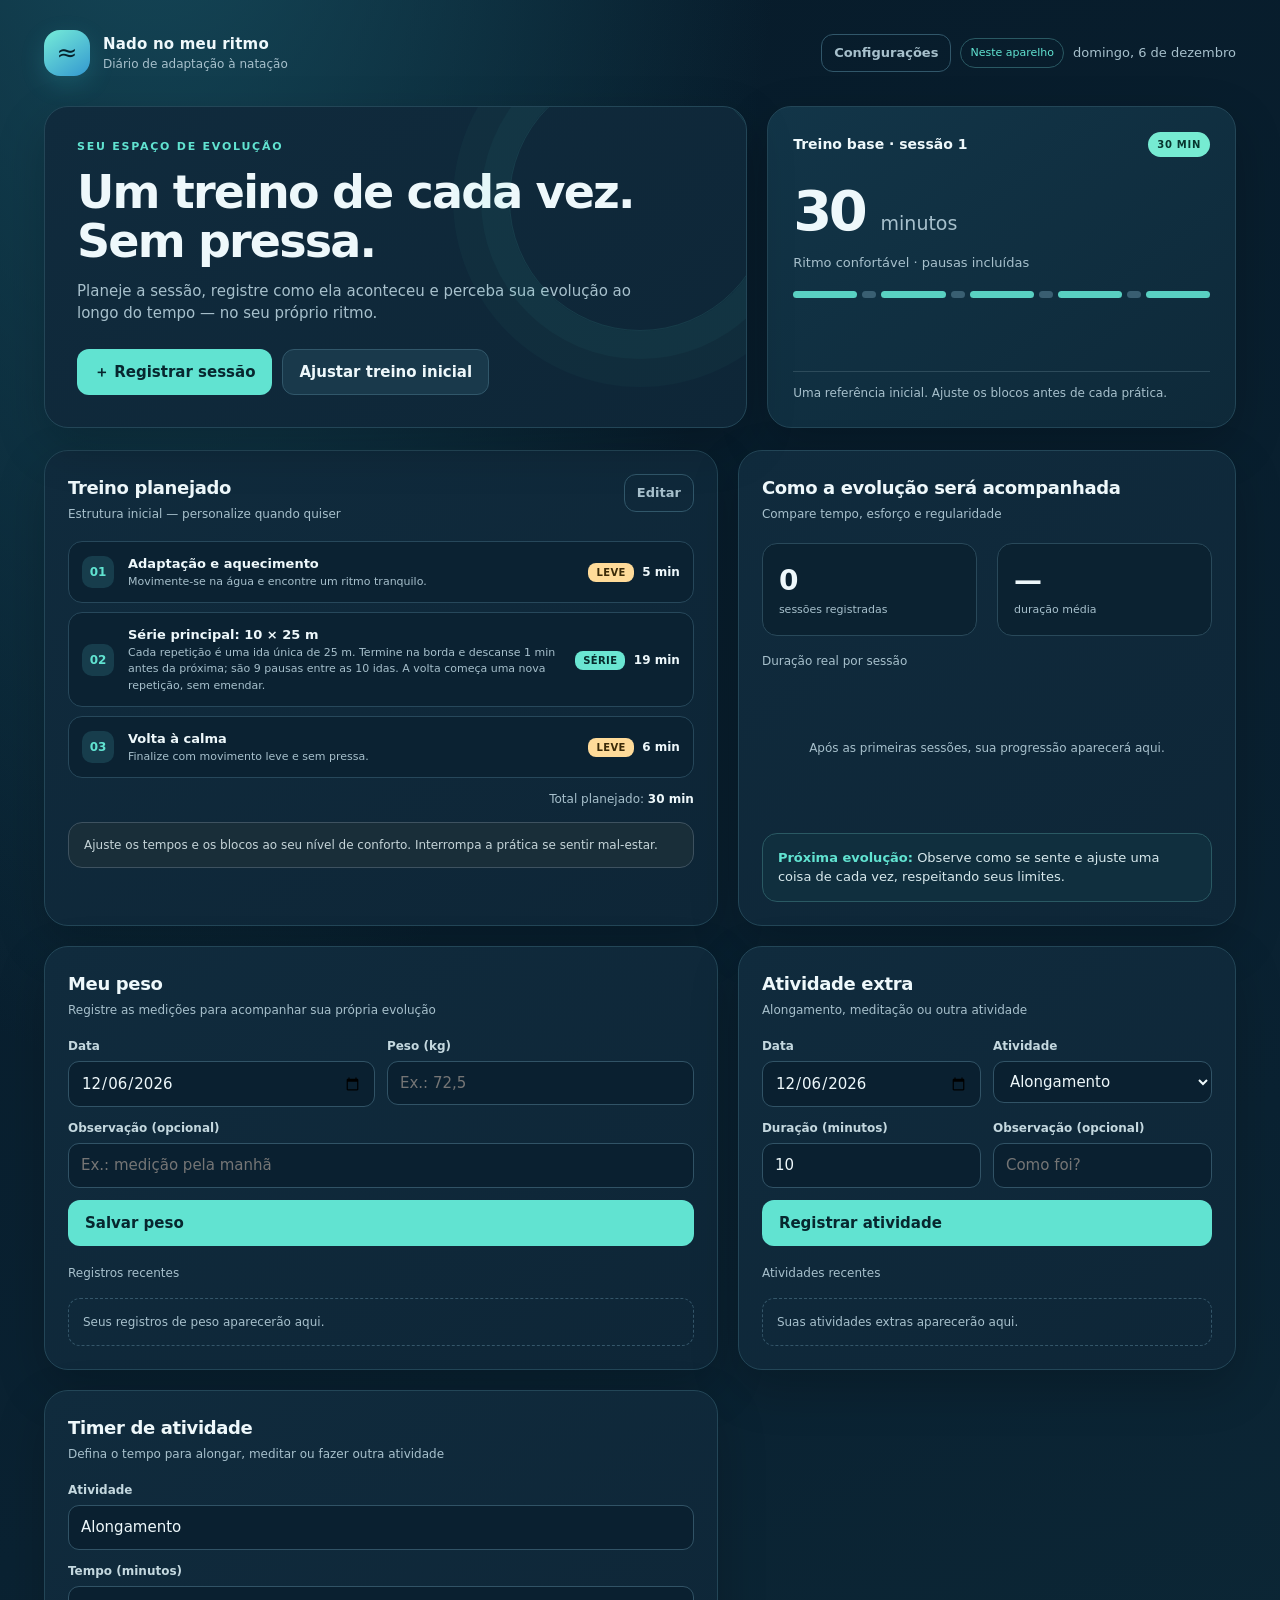
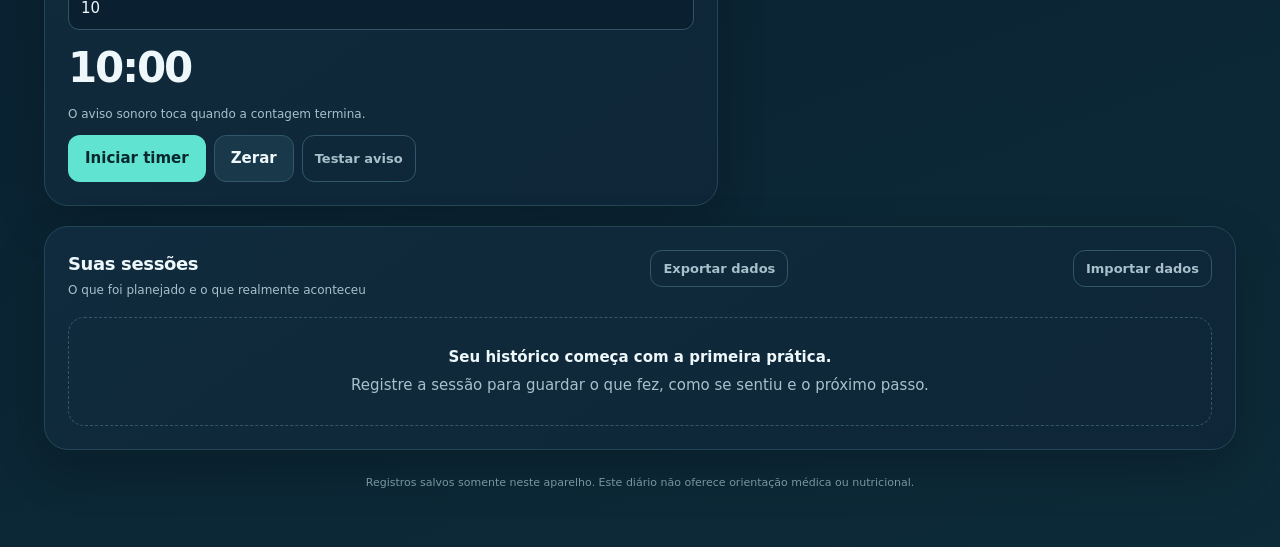
==== android/app/src/main/assets/www/index.html @ 4f648072 "Release 1.4.0: local diary with password-protected backups" ====
<!DOCTYPE html>
<html lang="pt-BR">
 <head>
  <meta content="default-src 'none'; script-src 'self'; style-src 'self' 'unsafe-inline'; img-src 'self' data:; connect-src 'none'; media-src 'self' blob: data:; object-src 'none'; base-uri 'none'; form-action 'none'; frame-src 'none'" http-equiv="Content-Security-Policy"/>
  <meta charset="utf-8"/>
  <meta content="width=device-width,initial-scale=1" name="viewport"/>
  <meta content="#071b2a" name="theme-color"/>
  <meta content="Diário pessoal para ajustar treinos de natação, registrar sessões e acompanhar a evolução no seu ritmo." name="description"/>
  <meta content="yes" name="apple-mobile-web-app-capable"/>
  <meta content="black-translucent" name="apple-mobile-web-app-status-bar-style"/>
  <link href="manifest.webmanifest" rel="manifest"/>
  <link href="icon.svg" rel="icon" type="image/svg+xml"/>
  <link href="icon.svg" rel="apple-touch-icon"/>
  <title>
   Nado no meu ritmo
  </title>
  <link href="styles.css" rel="stylesheet"/>
  <script src="settings.js">
  </script>
  <script src="local-store.js">
  </script>
 </head>
 <body>
  <div class="shell" id="appShell" style="display:block">
   <header class="topbar">
    <div class="brand">
     <div class="brand-mark">
      ≈
     </div>
     <div>
      <div class="brand-name">
       Nado no meu ritmo
      </div>
      <div class="brand-sub">
       Diário de adaptação à natação
      </div>
     </div>
    </div>
    <div class="top-actions">
     <button class="btn btn-quiet" id="settingsBtn" type="button">
      Configurações
     </button>
     <span class="sync-status" id="syncStatus">
      Sincronizado
     </span>
     <button class="btn btn-quiet" id="installBtn" style="display:none">
      Instalar no celular
     </button>
     <div class="today" id="today">
     </div>
    </div>
   </header>
   <section class="hero">
    <div class="hero-main">
     <div class="eyebrow">
      Seu espaço de evolução
     </div>
     <h1>
      Um treino de cada vez.
      <br/>
      Sem pressa.
     </h1>
     <p>
      Planeje a sessão, registre como ela aconteceu e perceba sua evolução ao longo do tempo — no seu próprio ritmo.
     </p>
     <div class="actions">
      <button class="btn btn-primary" id="startBtn">
       ＋ Registrar sessão
      </button>
      <button class="btn btn-secondary" id="editPlanBtn">
       Ajustar treino inicial
      </button>
     </div>
    </div>
    <div class="hero-side">
     <div>
      <div class="side-head">
       <div class="side-title">
        Treino base · sessão 1
       </div>
       <span class="pill">
        30 MIN
       </span>
      </div>
      <div class="big-time">
       30
       <span>
        minutos
       </span>
      </div>
      <div class="side-caption">
       Ritmo confortável · pausas incluídas
      </div>
      <div aria-hidden="true" class="mini-blocks">
       <i>
       </i>
       <i>
       </i>
       <i>
       </i>
       <i>
       </i>
       <i>
       </i>
       <i>
       </i>
       <i>
       </i>
       <i>
       </i>
       <i>
       </i>
      </div>
     </div>
     <div class="side-foot">
      Uma referência inicial. Ajuste os blocos antes de cada prática.
     </div>
    </div>
   </section>
   <main class="grid">
    <section class="card">
     <div class="card-head">
      <div>
       <h2>
        Treino planejado
       </h2>
       <div class="sub">
        Estrutura inicial — personalize quando quiser
       </div>
      </div>
      <button class="btn btn-quiet" id="editPlanBtn2">
       Editar
      </button>
     </div>
     <div class="schedule" id="schedule">
     </div>
     <div class="food-note">
      Ajuste os tempos e os blocos ao seu nível de conforto. Interrompa a prática se sentir mal-estar.
     </div>
    </section>
    <section class="card">
     <div class="card-head">
      <div>
       <h2>
        Como a evolução será acompanhada
       </h2>
       <div class="sub">
        Compare tempo, esforço e regularidade
       </div>
      </div>
     </div>
     <div class="progress">
      <div class="metric">
       <div class="metric-value" id="countMetric">
        0
       </div>
       <div class="metric-label">
        sessões registradas
       </div>
      </div>
      <div class="metric">
       <div class="metric-value" id="durationMetric">
        —
       </div>
       <div class="metric-label">
        duração média
       </div>
      </div>
     </div>
     <div style="margin-top:16px">
      <div class="sub" style="margin-bottom:8px">
       Duração real por sessão
      </div>
      <div id="chartWrap">
      </div>
     </div>
     <div class="plan-next" id="nextPlan" style="margin-top:15px">
      <b>
       Próxima evolução:
      </b>
      comece observando como se sente com os blocos atuais. Depois, ajuste uma coisa de cada vez.
     </div>
    </section>
    <section class="card wellness-card">
     <div class="card-head">
      <div>
       <h2>
        Meu peso
       </h2>
       <div class="sub">
        Registre as medições para acompanhar sua própria evolução
       </div>
      </div>
     </div>
     <form class="wellness-form" id="weightForm">
      <div class="field">
       <label for="weightDate">
        Data
       </label>
       <input id="weightDate" required="" type="date"/>
      </div>
      <div class="field">
       <label for="weightKg">
        Peso (kg)
       </label>
       <input id="weightKg" max="500" min="1" placeholder="Ex.: 72,5" required="" step="0.1" type="number"/>
      </div>
      <div class="field full">
       <label for="weightNotes">
        Observação (opcional)
       </label>
       <input id="weightNotes" maxlength="200" placeholder="Ex.: medição pela manhã"/>
      </div>
      <button class="btn btn-primary field full" type="submit">
       Salvar peso
      </button>
     </form>
     <div class="sub" style="margin-top:18px">
      Registros recentes
     </div>
     <div class="wellness-list" id="weightList">
     </div>
    </section>
    <section class="card wellness-card">
     <div class="card-head">
      <div>
       <h2>
        Atividade extra
       </h2>
       <div class="sub">
        Alongamento, meditação ou outra atividade
       </div>
      </div>
     </div>
     <form class="wellness-form" id="activityForm">
      <div class="field">
       <label for="activityDate">
        Data
       </label>
       <input id="activityDate" required="" type="date"/>
      </div>
      <div class="field">
       <label for="activityType">
        Atividade
       </label>
       <select id="activityType">
        <option>
         Alongamento
        </option>
        <option>
         Meditação
        </option>
        <option>
         Outra
        </option>
       </select>
      </div>
      <div class="field">
       <label for="activityMinutes">
        Duração (minutos)
       </label>
       <input id="activityMinutes" max="360" min="1" required="" type="number" value="10"/>
      </div>
      <div class="field">
       <label for="activityNotes">
        Observação (opcional)
       </label>
       <input id="activityNotes" maxlength="200" placeholder="Como foi?"/>
      </div>
      <button class="btn btn-primary field full" type="submit">
       Registrar atividade
      </button>
     </form>
     <div class="sub" style="margin-top:18px">
      Atividades recentes
     </div>
     <div class="wellness-list" id="activityList">
     </div>
    </section>
    <section class="card wellness-card">
     <div class="card-head">
      <div>
       <h2>
        Timer de atividade
       </h2>
       <div class="sub">
        Defina o tempo para alongar, meditar ou fazer outra atividade
       </div>
      </div>
     </div>
     <div class="field">
      <label for="timerActivity">
       Atividade
      </label>
      <input id="timerActivity" maxlength="60" value="Alongamento"/>
     </div>
     <div class="field" style="margin-top:12px">
      <label for="timerMinutes">
       Tempo (minutos)
      </label>
      <input id="timerMinutes" max="180" min="1" type="number" value="10"/>
     </div>
     <div aria-live="polite" class="timer-display" id="timerDisplay">
      10:00
     </div>
     <div class="timer-status" id="timerStatus">
      O aviso sonoro toca quando a contagem termina.
     </div>
     <div class="timer-actions">
      <button class="btn btn-primary" id="timerStart" type="button">
       Iniciar timer
      </button>
      <button class="btn btn-secondary" id="timerReset" type="button">
       Zerar
      </button>
      <button class="btn btn-quiet" id="timerTest" type="button">
       Testar aviso
      </button>
      <button class="btn btn-quiet" id="timerAndroid" style="display:none" type="button">
       Usar cronômetro do Android
      </button>
     </div>
    </section>
    <section class="card history-card">
     <div class="card-head">
      <div>
       <h2>
        Suas sessões
       </h2>
       <div class="sub">
        O que foi planejado e o que realmente aconteceu
       </div>
      </div>
      <button class="btn btn-quiet" id="exportBtn">
       Exportar dados
      </button>
      <button class="btn btn-quiet" id="importBtn" type="button">
       Importar dados
      </button>
      <input accept="application/json,.json" class="sr" id="importFile" type="file"/>
     </div>
     <div id="history">
     </div>
    </section>
   </main>
   <div class="disclaimer">
    Registros salvos somente neste aparelho. Este diário não oferece orientação médica ou nutricional.
   </div>
  </div>
  <div class="modal-backdrop" id="modalBackdrop">
   <div aria-labelledby="modalTitle" aria-modal="true" class="modal" role="dialog">
    <div class="modal-head">
     <h2 id="modalTitle">
      Registrar sessão
     </h2>
     <button aria-label="Fechar" class="close" id="closeModal">
      ×
     </button>
    </div>
    <form id="sessionForm">
     <div class="form-grid">
      <div class="field">
       <label for="sessionDate">
        Data da prática
       </label>
       <input id="sessionDate" required="" type="date"/>
      </div>
      <div class="field">
       <label for="durationActual">
        Duração real (minutos)
       </label>
       <input id="durationActual" max="240" min="1" required="" type="number" value="30"/>
      </div>
      <div class="field">
       <label for="effort">
        Percepção de esforço
       </label>
       <select id="effort">
        <option>
         Leve
        </option>
        <option selected="">
         Confortável
        </option>
        <option>
         Moderado
        </option>
        <option>
         Alto
        </option>
        <option>
         Muito alto
        </option>
       </select>
      </div>
      <div class="field">
       <label for="progressNote">
        Evolução planejada para a próxima
       </label>
       <input id="progressNote" placeholder="Ex.: repetir os blocos e observar o ritmo"/>
      </div>
      <div class="field full">
       <label for="notes">
        Observações da sessão
       </label>
       <textarea id="notes" placeholder="Como foi? O que ficou fácil ou pediu mais pausa?"></textarea>
      </div>
      <div class="actual-title">
       Blocos realizados na prática
      </div>
      <div class="field full">
       <label for="actualBlocks">
        Descreva os blocos feitos (um por linha)
       </label>
       <textarea id="actualBlocks" placeholder="Ex.: 5 min de adaptação\n3 min nado + 1 min descanso (4 vezes)\n5 min nado leve"></textarea>
      </div>
     </div>
     <div class="modal-footer">
      <span class="sub">
       A sessão salva seu treino atual como planejado.
      </span>
      <button class="btn btn-primary" type="submit">
       Salvar sessão
      </button>
     </div>
    </form>
   </div>
  </div>
  <div class="toast" id="toast" role="status">
  </div>
  <script src="app.js">
  </script>
 </body>
</html>
---- android/app/src/main/assets/www/styles.css ----
:root{--bg:#071b2a;--panel:#10293a;--panel2:#153447;--line:#26495c;--text:#eef8fb;--muted:#a7c0cc;--aqua:#61e3d1;--blue:#73b9ff;--gold:#f5c978;--red:#ff9a92;--shadow:0 18px 50px #0003}*{box-sizing:border-box}body{margin:0;background:radial-gradient(ellipse at 12% -15%,#164c5d 0,transparent 40%),linear-gradient(160deg,#071b2a,#0a2232 60%,#0d2a38);color:var(--text);font:15px/1.5 Inter,ui-sans-serif,system-ui,-apple-system,"Segoe UI",sans-serif;min-height:100vh}button,input,select,textarea{font:inherit}button{cursor:pointer}.shell{max-width:1240px;margin:auto;padding:30px 24px 56px}.topbar{display:flex;justify-content:space-between;align-items:center;gap:18px;margin-bottom:30px}.brand{display:flex;align-items:center;gap:13px}.brand-mark{height:46px;width:46px;border-radius:16px;display:grid;place-items:center;background:linear-gradient(145deg,#76ecd8,#3398d0);color:#06212c;font-size:25px;box-shadow:0 8px 25px #35c2cc33}.brand-name{font-weight:750;letter-spacing:.2px}.brand-sub{font-size:12px;color:var(--muted)}.today{color:var(--muted);font-size:13px}.hero{display:grid;grid-template-columns:1.2fr .8fr;gap:20px;margin-bottom:22px}.hero-main,.hero-side,.card{background:linear-gradient(145deg,#102b3d,#0e2637);border:1px solid #234657;border-radius:24px;box-shadow:var(--shadow)}.hero-main{padding:32px;position:relative;overflow:hidden}.hero-main:after{content:"";position:absolute;right:-25px;top:-38px;width:260px;height:260px;border-radius:50%;border:1px solid #5be5d11c;box-shadow:0 0 0 28px #5be5d10a,0 0 0 56px #5be5d107}.eyebrow{font-size:11px;letter-spacing:.16em;text-transform:uppercase;color:var(--aqua);font-weight:750}.hero h1{font-size:clamp(29px,4vw,46px);line-height:1.08;margin:12px 0 13px;max-width:680px;letter-spacing:-.04em}.hero p{color:var(--muted);max-width:600px;margin:0 0 24px}.actions{display:flex;gap:10px;flex-wrap:wrap}.btn{border:1px solid transparent;border-radius:12px;padding:11px 16px;font-weight:700;transition:.2s}.btn:hover{transform:translateY(-1px)}.btn-primary{background:var(--aqua);color:#07272f}.btn-secondary{background:#19394b;border-color:#31576a;color:var(--text)}.btn-quiet{background:transparent;border-color:#31576a;color:var(--muted);padding:8px 12px;font-size:13px}.hero-side{padding:25px;display:flex;flex-direction:column;justify-content:space-between;background:linear-gradient(145deg,#123548,#0e2939)}.side-head{display:flex;justify-content:space-between;align-items:center}.side-title{font-size:14px;font-weight:700}.pill{color:#07352f;background:#76ebd2;border-radius:99px;padding:5px 9px;font-size:10px;font-weight:800;letter-spacing:.07em}.big-time{font-size:56px;font-weight:780;letter-spacing:-.06em;margin:12px 0 0}.big-time span{font-size:19px;color:var(--muted);letter-spacing:0;font-weight:500}.side-caption{font-size:13px;color:var(--muted)}.mini-blocks{display:flex;gap:5px;margin:18px 0}.mini-blocks i{height:7px;border-radius:9px;background:var(--aqua);flex:1;opacity:.9}.mini-blocks i:nth-child(even){background:#4c7488;max-width:14px;opacity:.7}.side-foot{font-size:12px;color:var(--muted);border-top:1px solid #2d4b5b;padding-top:12px}.grid{display:grid;grid-template-columns:1.15fr .85fr;gap:20px}.card{padding:23px}.card-head{display:flex;justify-content:space-between;align-items:flex-start;gap:12px;margin-bottom:18px}.card h2{font-size:18px;margin:0;letter-spacing:-.02em}.sub{color:var(--muted);font-size:12px;margin-top:4px}.schedule{display:flex;flex-direction:column;gap:9px}.step{display:grid;grid-template-columns:34px 1fr auto;gap:12px;align-items:center;padding:12px 13px;border:1px solid #27485b;border-radius:14px;background:#0b2232}.step-num{height:32px;width:32px;border-radius:10px;background:#173d4c;color:var(--aqua);font-weight:800;display:grid;place-items:center;font-size:12px}.step-name{font-size:13px;font-weight:700}.step-detail{font-size:11px;color:var(--muted)}.step-time{font-size:12px;font-weight:750;white-space:nowrap}.swim-chip,.rest-chip,.easy-chip,.series-chip{font-size:10px;font-weight:800;letter-spacing:.04em;padding:4px 8px;border-radius:8px;color:#062a2c;background:#6ae6d2}.rest-chip{color:#d7e9f1;background:#2a4c61}.easy-chip{background:#ffdb99;color:#3b2a08}.food-note{margin-top:14px;padding:13px 15px;border:1px solid #3e5260;background:#192e39;border-radius:14px;color:#c5d4d8;font-size:12px}.food-note b{color:#ffe0a9}.history-card{grid-column:1/-1}.history-empty{padding:28px;text-align:center;border:1px dashed #345669;border-radius:16px;color:var(--muted)}.history-empty strong{display:block;color:var(--text);margin-bottom:6px}.history-list{display:flex;flex-direction:column;gap:10px}.session-row{display:grid;grid-template-columns:1.2fr .7fr .8fr 1.3fr auto;gap:14px;align-items:center;border:1px solid #254557;background:#0b2231;border-radius:15px;padding:14px}.row-date{font-weight:700}.row-date small,.row-label{display:block;color:var(--muted);font-size:11px;font-weight:500}.effort{display:flex;align-items:center;gap:7px}.effort-dot{height:8px;width:8px;border-radius:50%;background:var(--aqua)}.effort[data-level="Alto"] .effort-dot{background:var(--gold)}.effort[data-level="Muito alto"] .effort-dot{background:var(--red)}.tag{background:#1b3b4d;border-radius:99px;padding:5px 9px;font-size:11px;color:#d1e4eb;white-space:nowrap}.delete{border:0;background:none;color:#829eac;font-size:18px}.progress{display:grid;grid-template-columns:1fr 1fr;gap:20px;margin-top:20px}.metric{border:1px solid #29495a;border-radius:15px;background:#0b2231;padding:16px}.metric-value{font-size:28px;font-weight:770;letter-spacing:-.04em}.metric-label{font-size:11px;color:var(--muted)}.chart{height:140px;width:100%;display:block}.chart-empty{height:140px;display:grid;place-items:center;color:var(--muted);font-size:12px}.chart-labels{display:flex;justify-content:space-between;color:#829eac;font-size:10px;margin-top:-5px}.plan-next{padding:14px 15px;background:#102f3e;border:1px solid #2a5963;border-radius:15px;color:#d7e8ec;font-size:13px}.plan-next b{color:var(--aqua)}.modal-backdrop{position:fixed;inset:0;background:#03111cc9;backdrop-filter:blur(6px);display:none;align-items:center;justify-content:center;padding:18px;z-index:5}.modal-backdrop.open{display:flex}.modal{width:min(700px,100%);max-height:92vh;overflow:auto;background:#10293a;border:1px solid #315265;border-radius:22px;padding:25px;box-shadow:0 35px 90px #0008}.modal-head{display:flex;justify-content:space-between;align-items:center;margin-bottom:20px}.modal-head h2{margin:0;font-size:21px}.close{border:0;background:none;color:var(--muted);font-size:24px}.form-grid{display:grid;grid-template-columns:1fr 1fr;gap:14px}.field{display:flex;flex-direction:column;gap:6px}.field.full{grid-column:1/-1}.field label{font-size:12px;color:#c4d8df;font-weight:700}.field input,.field select,.field textarea{width:100%;padding:10px 12px;border:1px solid #315366;border-radius:11px;background:#0a2030;color:var(--text);outline:none}.field textarea{resize:vertical;min-height:76px}.field input:focus,.field select:focus,.field textarea:focus{border-color:var(--aqua);box-shadow:0 0 0 3px #61e3d120}.block-editor{grid-column:1/-1;border:1px solid #2b4d60;border-radius:14px;padding:14px}.block-editor-title{font-size:12px;font-weight:750;margin-bottom:9px;display:flex;justify-content:space-between}.block-line{display:grid;grid-template-columns:1fr 84px 82px 34px;gap:7px;margin:7px 0}.block-line input,.block-line select{min-width:0;padding:8px;border:1px solid #315366;border-radius:9px;background:#0a2030;color:var(--text);font-size:12px}.block-line button{background:#19394b;border:0;color:#b7cbd3;border-radius:9px}.modal-footer{display:flex;justify-content:space-between;align-items:center;margin-top:18px;gap:8px}.actual-title{grid-column:1/-1;font-size:12px;text-transform:uppercase;letter-spacing:.08em;color:var(--aqua);font-weight:800;border-top:1px solid #294859;padding-top:16px}.toast{position:fixed;bottom:22px;left:50%;transform:translate(-50%,20px);opacity:0;background:#d8fff6;color:#08272c;padding:11px 17px;border-radius:99px;font-weight:750;font-size:13px;transition:.25s;z-index:10}.toast.show{opacity:1;transform:translate(-50%,0)}.disclaimer{color:#7895a2;text-align:center;margin-top:25px;font-size:11px}.sr{position:absolute;width:1px;height:1px;padding:0;margin:-1px;overflow:hidden;clip:rect(0,0,0,0);white-space:nowrap;border:0}@media(max-width:800px){.hero,.grid{grid-template-columns:1fr}.hero-side{min-height:220px}.history-card{grid-column:auto}.progress{grid-template-columns:1fr}.session-row{grid-template-columns:1fr 1fr;gap:10px}.session-row>:nth-child(4){grid-column:1/-1}.session-row>:last-child{justify-self:end}.shell{padding:20px 14px 40px}.hero-main{padding:25px}.today{display:none}}@media(max-width:480px){.form-grid{grid-template-columns:1fr}.field.full,.block-editor,.actual-title{grid-column:auto}.block-line{grid-template-columns:1fr 68px 74px 31px}.modal{padding:18px}.card{padding:18px}}
.top-actions{display:flex;align-items:center;gap:9px}.sync-status{font-size:11px;color:var(--aqua);padding:6px 9px;border:1px solid #2a5963;border-radius:99px}.sync-status[data-state="busy"]{color:var(--gold)}.sync-status[data-state="error"]{color:var(--red)}@media(max-width:800px){.topbar{align-items:flex-start}.top-actions{flex-wrap:wrap;justify-content:flex-end}.sync-status{display:none}}@media(max-width:480px){.top-actions{gap:5px}}
.wellness-card{min-width:0}.wellness-form{display:grid;grid-template-columns:1fr 1fr;gap:12px}.wellness-form .field.full{grid-column:1/-1}.wellness-list{display:flex;flex-direction:column;gap:8px;margin-top:16px}.wellness-row{display:flex;justify-content:space-between;gap:12px;align-items:center;padding:10px 12px;border:1px solid #254557;background:#0b2231;border-radius:12px;font-size:13px}.wellness-row small{display:block;color:var(--muted);font-size:11px}.wellness-empty{color:var(--muted);padding:14px;border:1px dashed #345669;border-radius:12px;font-size:12px}.timer-display{font-size:42px;font-weight:800;letter-spacing:-.05em;margin:6px 0}.timer-actions{display:flex;gap:8px;flex-wrap:wrap;margin-top:12px}.timer-status{font-size:12px;color:var(--muted);min-height:18px}@media(max-width:480px){.wellness-form{grid-template-columns:1fr}.wellness-form .field.full{grid-column:auto}}
button:disabled{opacity:.6;cursor:wait}
.settings-page{display:none;position:fixed;inset:0;z-index:6;overflow:auto;background:var(--bg);padding:22px 14px}.settings-page.open{display:block}.settings-content{max-width:780px;margin:auto}.settings-content .card{margin-bottom:18px}.settings-content p{color:var(--muted)}.settings-content h1{font-size:24px;margin:0}.settings-content .actions{margin-top:18px}.password-dialog{max-width:440px;width:90%;background:var(--panel);color:var(--text);border:1px solid var(--line);border-radius:18px;padding:24px}.password-dialog::backdrop{background:#0009}.password-dialog input{display:block;width:100%;padding:12px;margin:8px 0;background:var(--bg);color:var(--text);border:1px solid var(--line);border-radius:8px}.password-dialog button{padding:10px 16px;border:0;border-radius:10px;background:var(--aqua);color:var(--bg)}
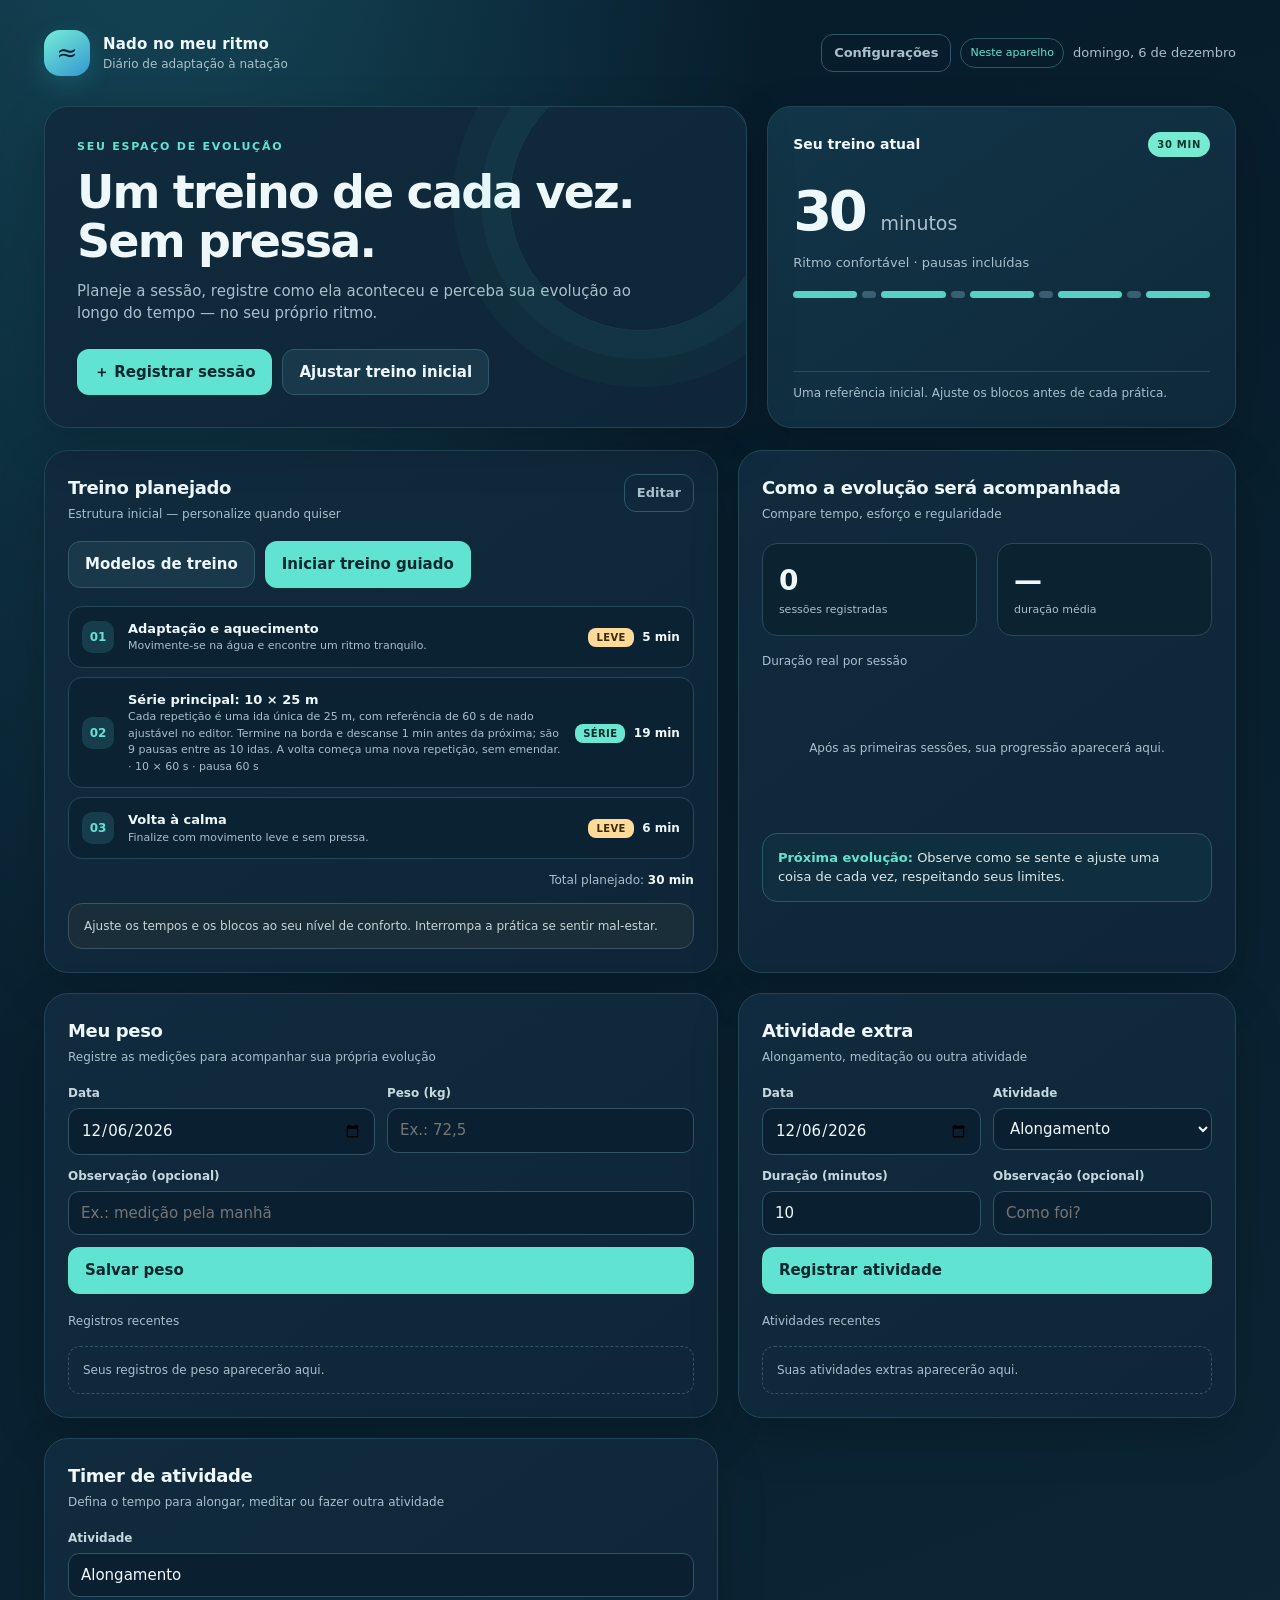
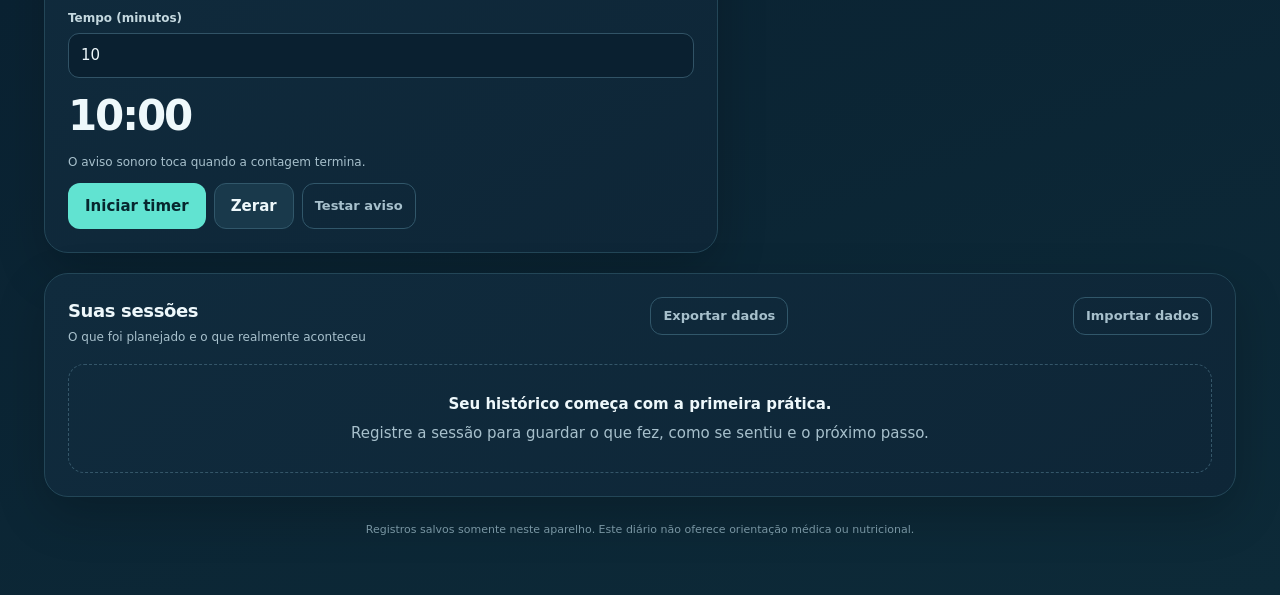
==== commit 7dc51ca3: "Adiciona modelos de treino, séries e timer guiado offline" ====
--- a/android/app/src/main/assets/www/index.html
+++ b/android/app/src/main/assets/www/index.html
@@ -76,14 +76,14 @@
      <div>
       <div class="side-head">
        <div class="side-title">
-        Treino base · sessão 1
-       </div>
-       <span class="pill">
+        Seu treino atual
+       </div>
+       <span class="pill" id="heroDuration">
         30 MIN
        </span>
       </div>
       <div class="big-time">
-       30
+       <b id="heroMinutes">30</b>
        <span>
         minutos
        </span>
@@ -131,6 +131,10 @@
       <button class="btn btn-quiet" id="editPlanBtn2">
        Editar
       </button>
+     </div>
+     <div class="actions workout-tools">
+      <button class="btn btn-secondary" id="workoutLibrary" type="button">Modelos de treino</button>
+      <button class="btn btn-primary" id="workoutStart" type="button">Iniciar treino guiado</button>
      </div>
      <div class="schedule" id="schedule">
      </div>
@@ -180,6 +184,20 @@
       </b>
       comece observando como se sente com os blocos atuais. Depois, ajuste uma coisa de cada vez.
      </div>
+    </section>
+    <section class="card workout-card" id="workoutCard" hidden aria-labelledby="workoutHeading">
+     <div class="eyebrow">Treino em andamento</div>
+     <h2 id="workoutHeading">Execução guiada</h2>
+     <div id="workoutPhase" class="workout-phase" role="status"></div>
+     <div id="workoutClock" class="timer-display" role="timer" aria-label="Tempo restante na etapa">00:00</div>
+     <progress id="workoutProgress" max="1" value="0" aria-label="Progresso do treino"></progress>
+     <p id="workoutDetail" class="sub"></p>
+     <div class="actions">
+      <button id="workoutPause" class="btn btn-primary" type="button">Pausar</button>
+      <button id="workoutCancel" class="btn btn-secondary" type="button">Encerrar treino</button>
+      <button id="workoutRegister" class="btn btn-primary" type="button" hidden>Registrar este treino</button>
+     </div>
+     <p class="sub">Mantenha o aplicativo aberto e a tela ligada. O aviso sonoro depende do volume do aparelho; com a tela bloqueada, o sistema pode suspender os avisos.</p>
     </section>
     <section class="card wellness-card">
      <div class="card-head">
--- a/android/app/src/main/assets/www/styles.css
+++ b/android/app/src/main/assets/www/styles.css
@@ -3,3 +3,6 @@
 .wellness-card{min-width:0}.wellness-form{display:grid;grid-template-columns:1fr 1fr;gap:12px}.wellness-form .field.full{grid-column:1/-1}.wellness-list{display:flex;flex-direction:column;gap:8px;margin-top:16px}.wellness-row{display:flex;justify-content:space-between;gap:12px;align-items:center;padding:10px 12px;border:1px solid #254557;background:#0b2231;border-radius:12px;font-size:13px}.wellness-row small{display:block;color:var(--muted);font-size:11px}.wellness-empty{color:var(--muted);padding:14px;border:1px dashed #345669;border-radius:12px;font-size:12px}.timer-display{font-size:42px;font-weight:800;letter-spacing:-.05em;margin:6px 0}.timer-actions{display:flex;gap:8px;flex-wrap:wrap;margin-top:12px}.timer-status{font-size:12px;color:var(--muted);min-height:18px}@media(max-width:480px){.wellness-form{grid-template-columns:1fr}.wellness-form .field.full{grid-column:auto}}
 button:disabled{opacity:.6;cursor:wait}
 .settings-page{display:none;position:fixed;inset:0;z-index:6;overflow:auto;background:var(--bg);padding:22px 14px}.settings-page.open{display:block}.settings-content{max-width:780px;margin:auto}.settings-content .card{margin-bottom:18px}.settings-content p{color:var(--muted)}.settings-content h1{font-size:24px;margin:0}.settings-content .actions{margin-top:18px}.password-dialog{max-width:440px;width:90%;background:var(--panel);color:var(--text);border:1px solid var(--line);border-radius:18px;padding:24px}.password-dialog::backdrop{background:#0009}.password-dialog input{display:block;width:100%;padding:12px;margin:8px 0;background:var(--bg);color:var(--text);border:1px solid var(--line);border-radius:8px}.password-dialog button{padding:10px 16px;border:0;border-radius:10px;background:var(--aqua);color:var(--bg)}
+
+/* Structured workouts */
+[hidden]{display:none!important}.workout-tools{margin-bottom:18px}.workout-card{grid-column:1/-1;border-color:var(--aqua)}.workout-phase{font-size:22px;font-weight:750;margin-top:18px;overflow-wrap:anywhere}.workout-card progress{width:100%;height:12px;accent-color:var(--aqua)}.workout-models{display:grid;gap:14px}.workout-models h3{margin:0}.block-line{border-top:1px solid var(--line);padding-top:12px;margin-top:14px;grid-template-columns:repeat(3,minmax(0,1fr))}.block-line label{display:flex;flex-direction:column;gap:5px;color:var(--muted);font-size:12px}.block-line .block-name,.block-line .block-detail{grid-column:1/-1}.block-line button{min-height:40px;grid-column:1/-1}.block-line input:disabled{opacity:.45}.card,.step>div{min-width:0}.step-name,.step-detail{overflow-wrap:anywhere}.hero-main:after{pointer-events:none}.big-time b{font-weight:inherit}button:focus-visible{outline:2px solid var(--aqua);outline-offset:3px}@media(max-width:480px){.step{grid-template-columns:30px minmax(0,1fr)}.step-time{grid-column:2}.card-head{flex-wrap:wrap}.block-line{grid-template-columns:repeat(2,minmax(0,1fr))}.block-editor-title{gap:8px;align-items:center}}
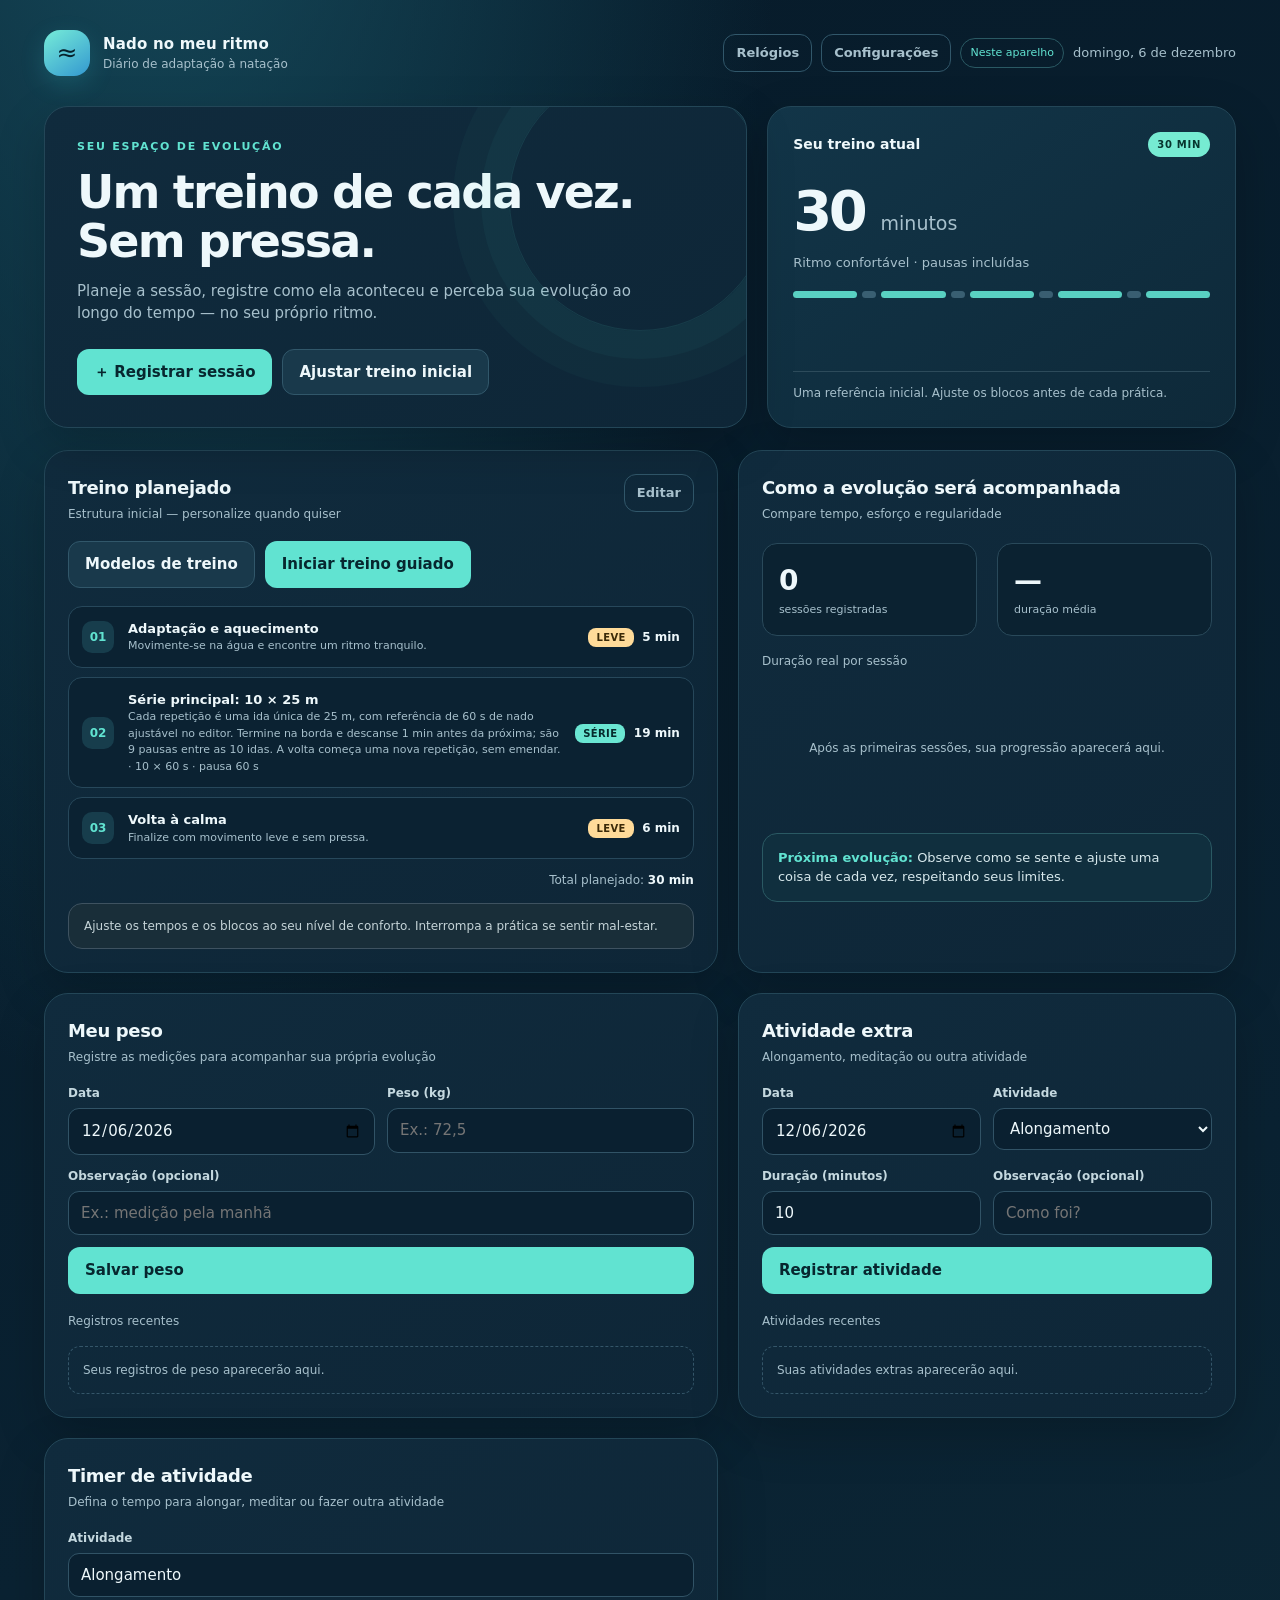
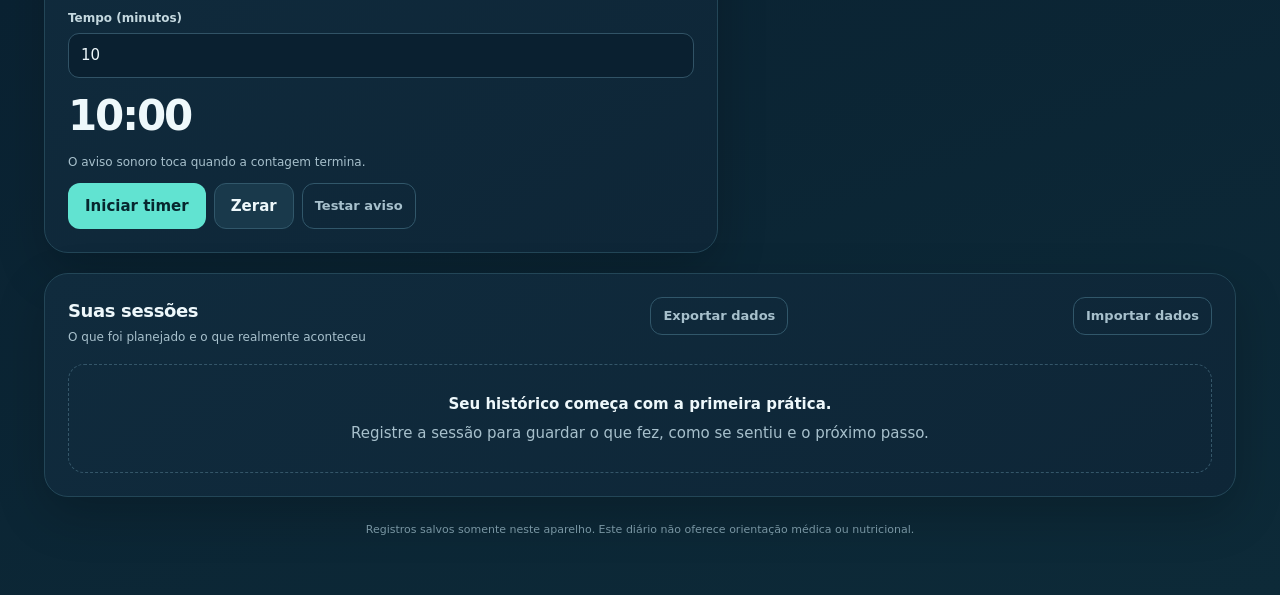
==== commit 0602f39c: "Adiciona importação opcional de natação do Mi Fitness e Samsung Health via Health Connect" ====
--- a/android/app/src/main/assets/www/index.html
+++ b/android/app/src/main/assets/www/index.html
@@ -448,5 +448,6 @@
   </div>
   <script src="app.js">
   </script>
+  <script src="health-connect.js"></script>
  </body>
 </html>
--- a/android/app/src/main/assets/www/styles.css
+++ b/android/app/src/main/assets/www/styles.css
@@ -6,3 +6,5 @@
 
 /* Structured workouts */
 [hidden]{display:none!important}.workout-tools{margin-bottom:18px}.workout-card{grid-column:1/-1;border-color:var(--aqua)}.workout-phase{font-size:22px;font-weight:750;margin-top:18px;overflow-wrap:anywhere}.workout-card progress{width:100%;height:12px;accent-color:var(--aqua)}.workout-models{display:grid;gap:14px}.workout-models h3{margin:0}.block-line{border-top:1px solid var(--line);padding-top:12px;margin-top:14px;grid-template-columns:repeat(3,minmax(0,1fr))}.block-line label{display:flex;flex-direction:column;gap:5px;color:var(--muted);font-size:12px}.block-line .block-name,.block-line .block-detail{grid-column:1/-1}.block-line button{min-height:40px;grid-column:1/-1}.block-line input:disabled{opacity:.45}.card,.step>div{min-width:0}.step-name,.step-detail{overflow-wrap:anywhere}.hero-main:after{pointer-events:none}.big-time b{font-weight:inherit}button:focus-visible{outline:2px solid var(--aqua);outline-offset:3px}@media(max-width:480px){.step{grid-template-columns:30px minmax(0,1fr)}.step-time{grid-column:2}.card-head{flex-wrap:wrap}.block-line{grid-template-columns:repeat(2,minmax(0,1fr))}.block-editor-title{gap:8px;align-items:center}}
+
+.health-dialog{width:min(680px,calc(100% - 24px));max-height:90vh;overflow:auto;background:var(--panel);color:var(--text);border:1px solid var(--line);border-radius:22px;padding:22px}.health-dialog::backdrop{background:#03111cdd}.health-dialog h2{font-size:22px;margin:0}.health-dialog p,.health-dialog li{overflow-wrap:anywhere}.health-row{display:flex;align-items:flex-start;gap:12px;padding:14px 0;border-top:1px solid var(--line)}.health-row input{flex:none;width:20px;height:20px;margin-top:4px}.health-row span{min-width:0;overflow-wrap:anywhere}.health-row small{display:block;color:var(--muted);margin-top:4px}.health-dialog #healthSave{margin-top:14px}.health-dialog .modal-head{gap:10px}.health-dialog #healthMessage{font-size:13px;color:var(--muted)}@media(max-width:480px){.health-dialog{padding:18px}.topbar{flex-wrap:wrap}.top-actions{justify-content:flex-start}}
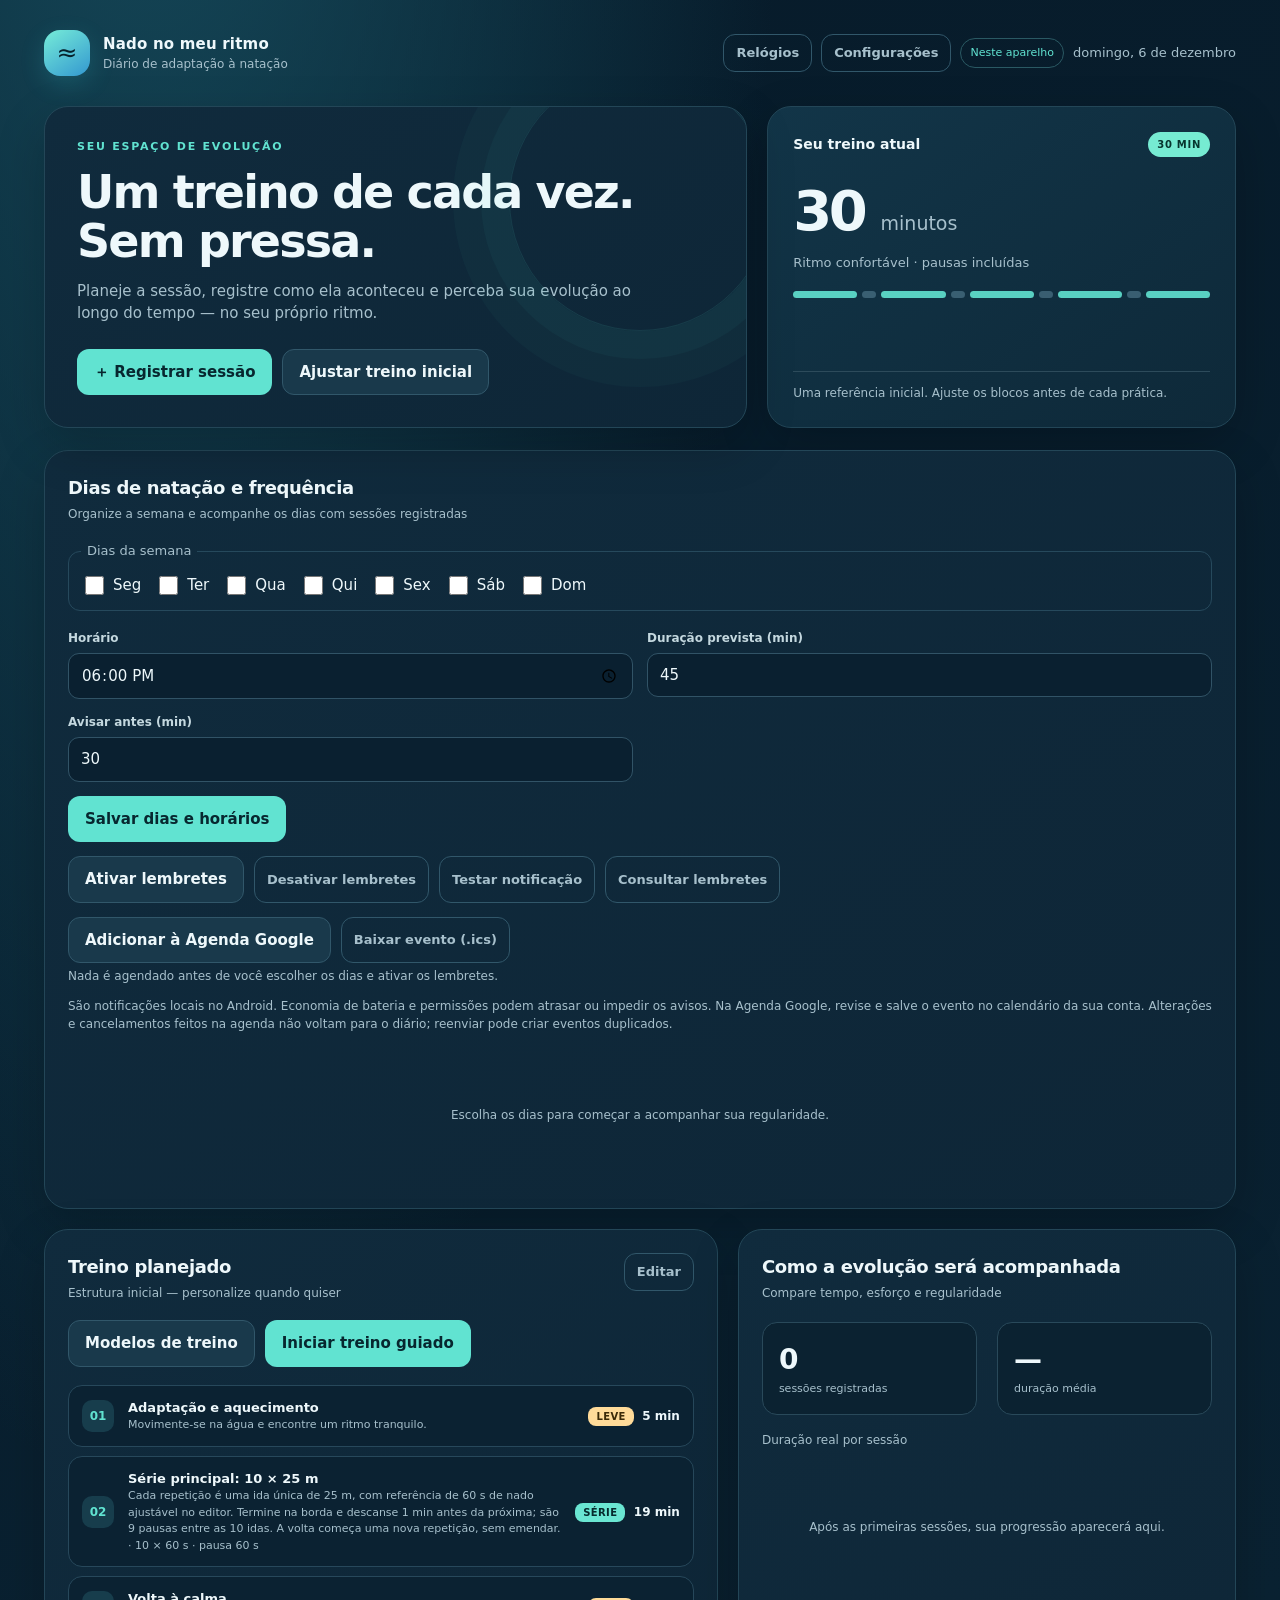
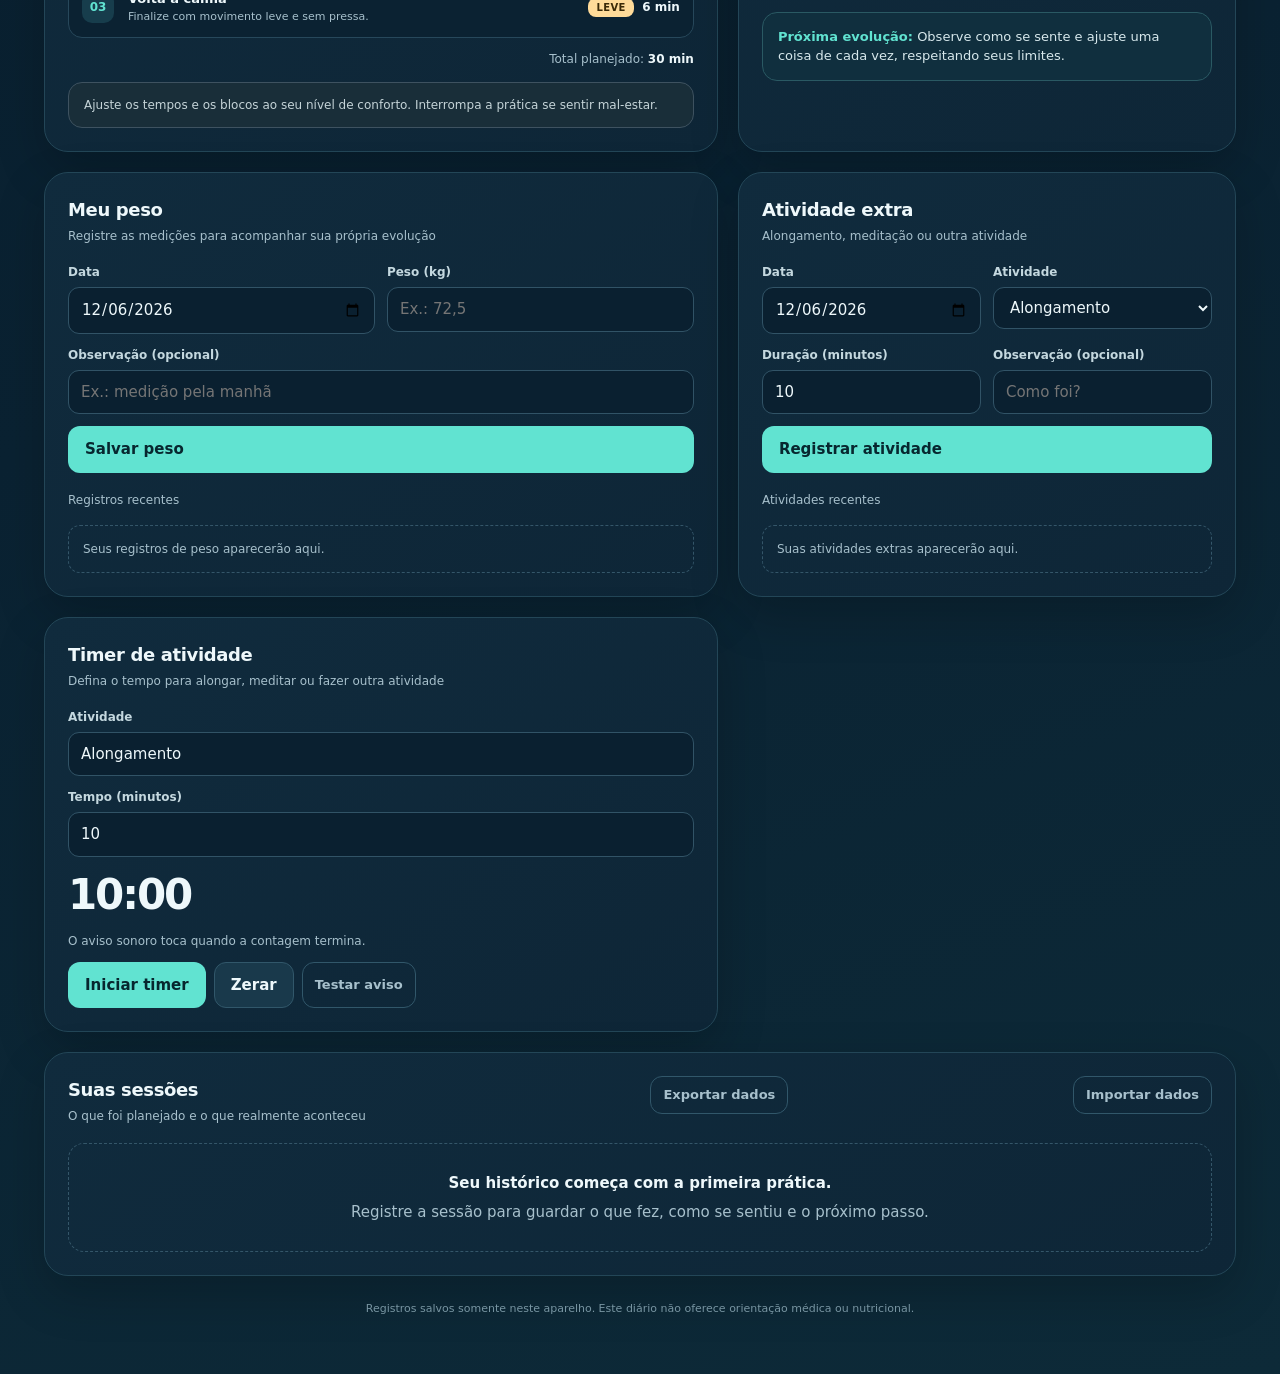
==== commit cf565013: "Adiciona planejamento semanal, lembretes locais, evento Google Calendar e acompanhamento de frequênc" ====
--- a/android/app/src/main/assets/www/index.html
+++ b/android/app/src/main/assets/www/index.html
@@ -449,5 +449,6 @@
   <script src="app.js">
   </script>
   <script src="health-connect.js"></script>
+  <script src="training-planner.js"></script>
  </body>
 </html>
--- a/android/app/src/main/assets/www/styles.css
+++ b/android/app/src/main/assets/www/styles.css
@@ -8,3 +8,5 @@
 [hidden]{display:none!important}.workout-tools{margin-bottom:18px}.workout-card{grid-column:1/-1;border-color:var(--aqua)}.workout-phase{font-size:22px;font-weight:750;margin-top:18px;overflow-wrap:anywhere}.workout-card progress{width:100%;height:12px;accent-color:var(--aqua)}.workout-models{display:grid;gap:14px}.workout-models h3{margin:0}.block-line{border-top:1px solid var(--line);padding-top:12px;margin-top:14px;grid-template-columns:repeat(3,minmax(0,1fr))}.block-line label{display:flex;flex-direction:column;gap:5px;color:var(--muted);font-size:12px}.block-line .block-name,.block-line .block-detail{grid-column:1/-1}.block-line button{min-height:40px;grid-column:1/-1}.block-line input:disabled{opacity:.45}.card,.step>div{min-width:0}.step-name,.step-detail{overflow-wrap:anywhere}.hero-main:after{pointer-events:none}.big-time b{font-weight:inherit}button:focus-visible{outline:2px solid var(--aqua);outline-offset:3px}@media(max-width:480px){.step{grid-template-columns:30px minmax(0,1fr)}.step-time{grid-column:2}.card-head{flex-wrap:wrap}.block-line{grid-template-columns:repeat(2,minmax(0,1fr))}.block-editor-title{gap:8px;align-items:center}}
 
 .health-dialog{width:min(680px,calc(100% - 24px));max-height:90vh;overflow:auto;background:var(--panel);color:var(--text);border:1px solid var(--line);border-radius:22px;padding:22px}.health-dialog::backdrop{background:#03111cdd}.health-dialog h2{font-size:22px;margin:0}.health-dialog p,.health-dialog li{overflow-wrap:anywhere}.health-row{display:flex;align-items:flex-start;gap:12px;padding:14px 0;border-top:1px solid var(--line)}.health-row input{flex:none;width:20px;height:20px;margin-top:4px}.health-row span{min-width:0;overflow-wrap:anywhere}.health-row small{display:block;color:var(--muted);margin-top:4px}.health-dialog #healthSave{margin-top:14px}.health-dialog .modal-head{gap:10px}.health-dialog #healthMessage{font-size:13px;color:var(--muted)}@media(max-width:480px){.health-dialog{padding:18px}.topbar{flex-wrap:wrap}.top-actions{justify-content:flex-start}}
+
+.training-days{border:1px solid var(--line);border-radius:12px;margin:0 0 18px;padding:12px;display:flex;gap:14px;flex-wrap:wrap}.training-days legend{color:var(--muted);font-size:13px;padding:0 6px}.training-days label{display:flex;align-items:center;gap:6px}.training-days input{width:19px;height:19px;accent-color:var(--aqua)}.training-actions{margin-top:14px}.training-week{display:grid;gap:8px;margin-top:16px}.training-week .wellness-row{flex-wrap:wrap}.training-card .progress{margin-top:18px}.training-card input{min-width:0}
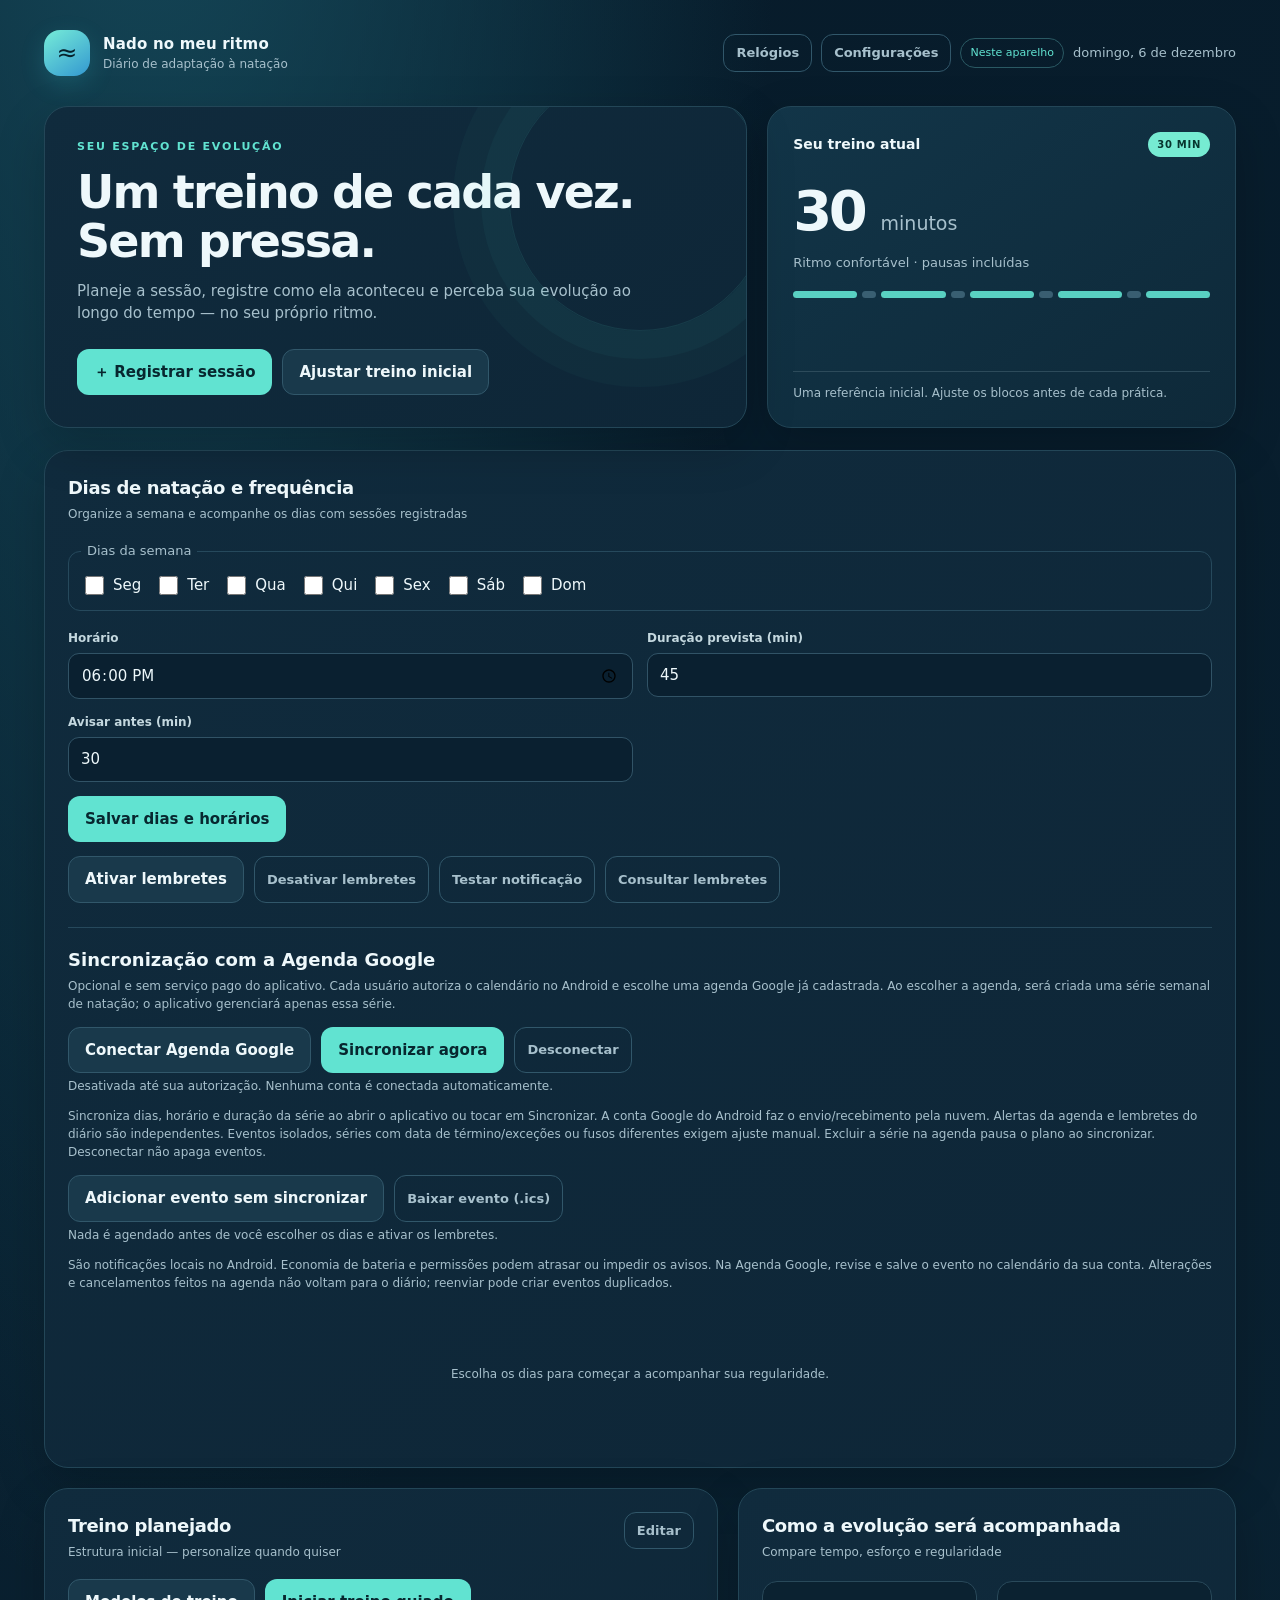
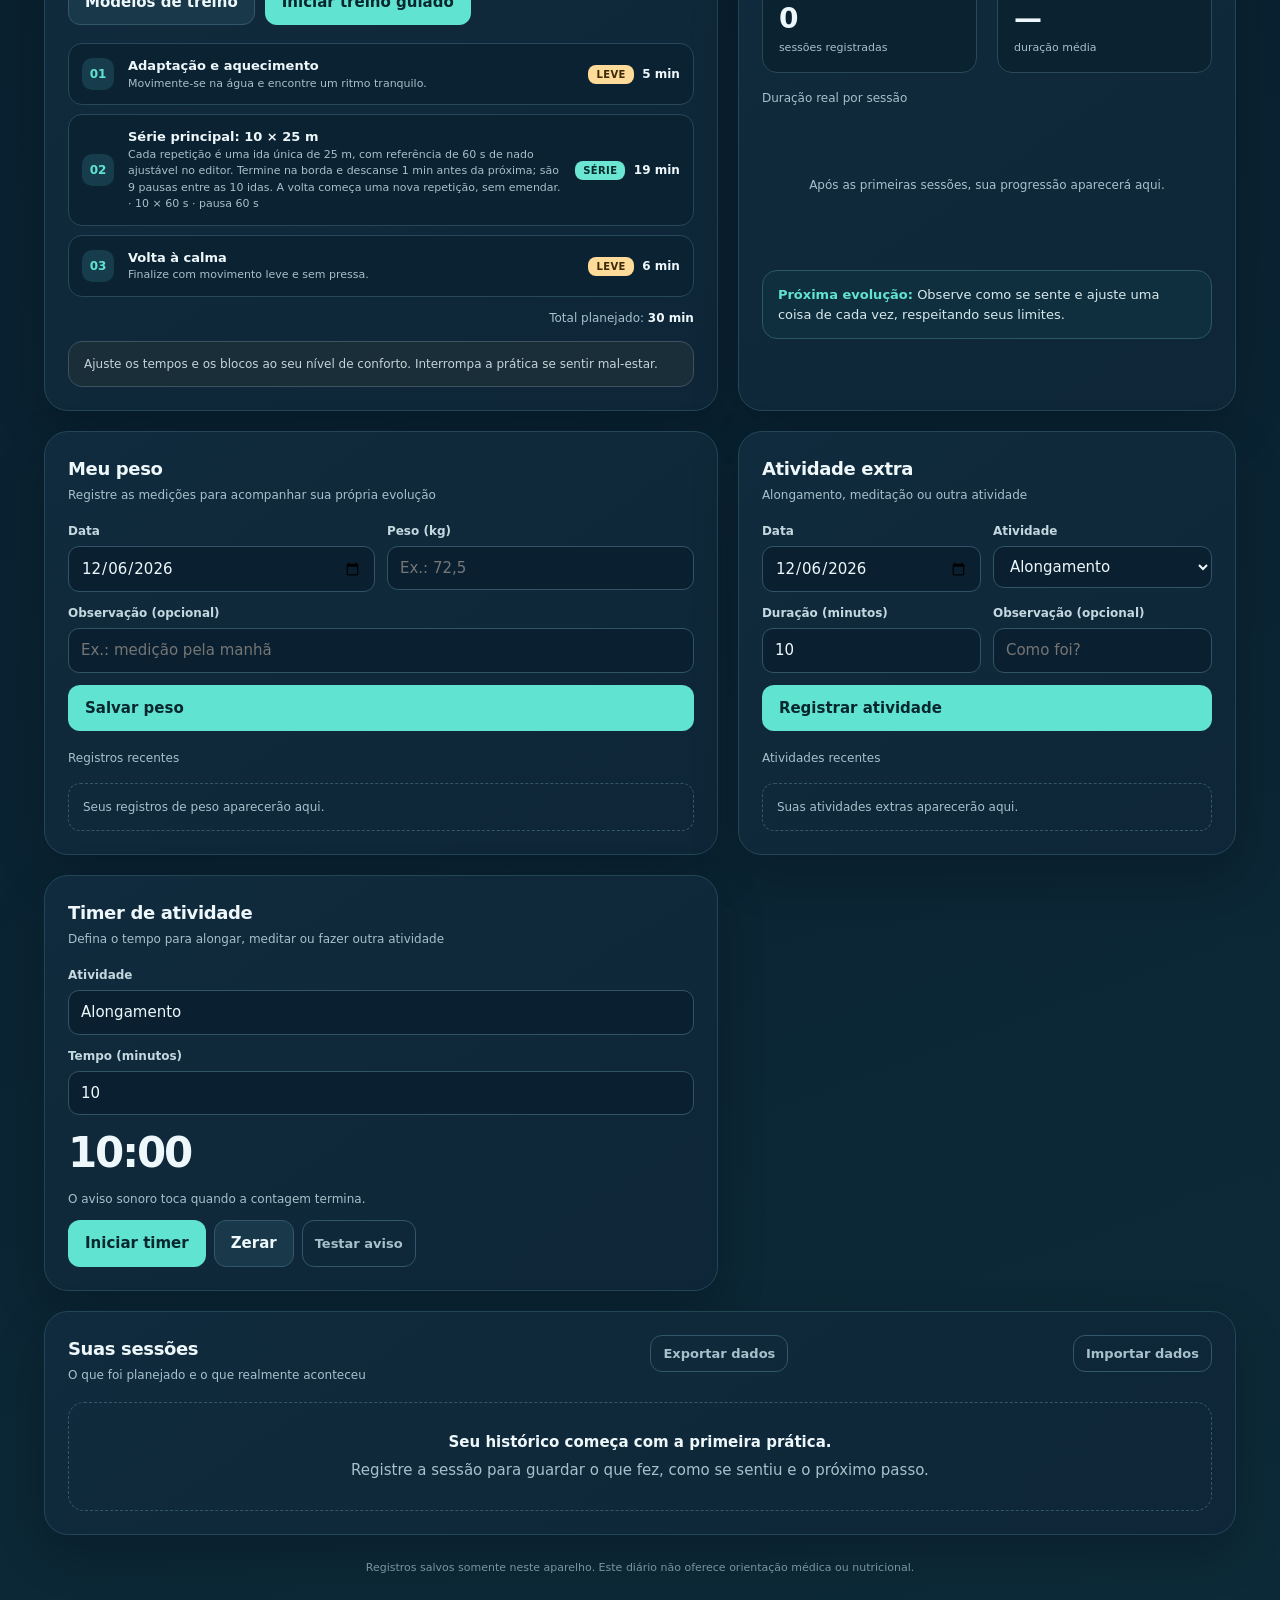
==== commit 831c0d9d: "Adiciona sincronização opcional bidirecional de série própria com agenda Google do Android" ====
--- a/android/app/src/main/assets/www/index.html
+++ b/android/app/src/main/assets/www/index.html
@@ -450,5 +450,6 @@
   </script>
   <script src="health-connect.js"></script>
   <script src="training-planner.js"></script>
+  <script src="calendar-sync.js"></script>
  </body>
 </html>
--- a/android/app/src/main/assets/www/styles.css
+++ b/android/app/src/main/assets/www/styles.css
@@ -10,3 +10,5 @@
 .health-dialog{width:min(680px,calc(100% - 24px));max-height:90vh;overflow:auto;background:var(--panel);color:var(--text);border:1px solid var(--line);border-radius:22px;padding:22px}.health-dialog::backdrop{background:#03111cdd}.health-dialog h2{font-size:22px;margin:0}.health-dialog p,.health-dialog li{overflow-wrap:anywhere}.health-row{display:flex;align-items:flex-start;gap:12px;padding:14px 0;border-top:1px solid var(--line)}.health-row input{flex:none;width:20px;height:20px;margin-top:4px}.health-row span{min-width:0;overflow-wrap:anywhere}.health-row small{display:block;color:var(--muted);margin-top:4px}.health-dialog #healthSave{margin-top:14px}.health-dialog .modal-head{gap:10px}.health-dialog #healthMessage{font-size:13px;color:var(--muted)}@media(max-width:480px){.health-dialog{padding:18px}.topbar{flex-wrap:wrap}.top-actions{justify-content:flex-start}}
 
 .training-days{border:1px solid var(--line);border-radius:12px;margin:0 0 18px;padding:12px;display:flex;gap:14px;flex-wrap:wrap}.training-days legend{color:var(--muted);font-size:13px;padding:0 6px}.training-days label{display:flex;align-items:center;gap:6px}.training-days input{width:19px;height:19px;accent-color:var(--aqua)}.training-actions{margin-top:14px}.training-week{display:grid;gap:8px;margin-top:16px}.training-week .wellness-row{flex-wrap:wrap}.training-card .progress{margin-top:18px}.training-card input{min-width:0}
+
+.calendar-sync-box{margin-top:24px;border-top:1px solid var(--line);padding-top:18px}.calendar-sync-box h3{margin:0;font-size:18px}.calendar-sync-box p{overflow-wrap:anywhere}.calendar-sync-box .actions{margin-top:14px}
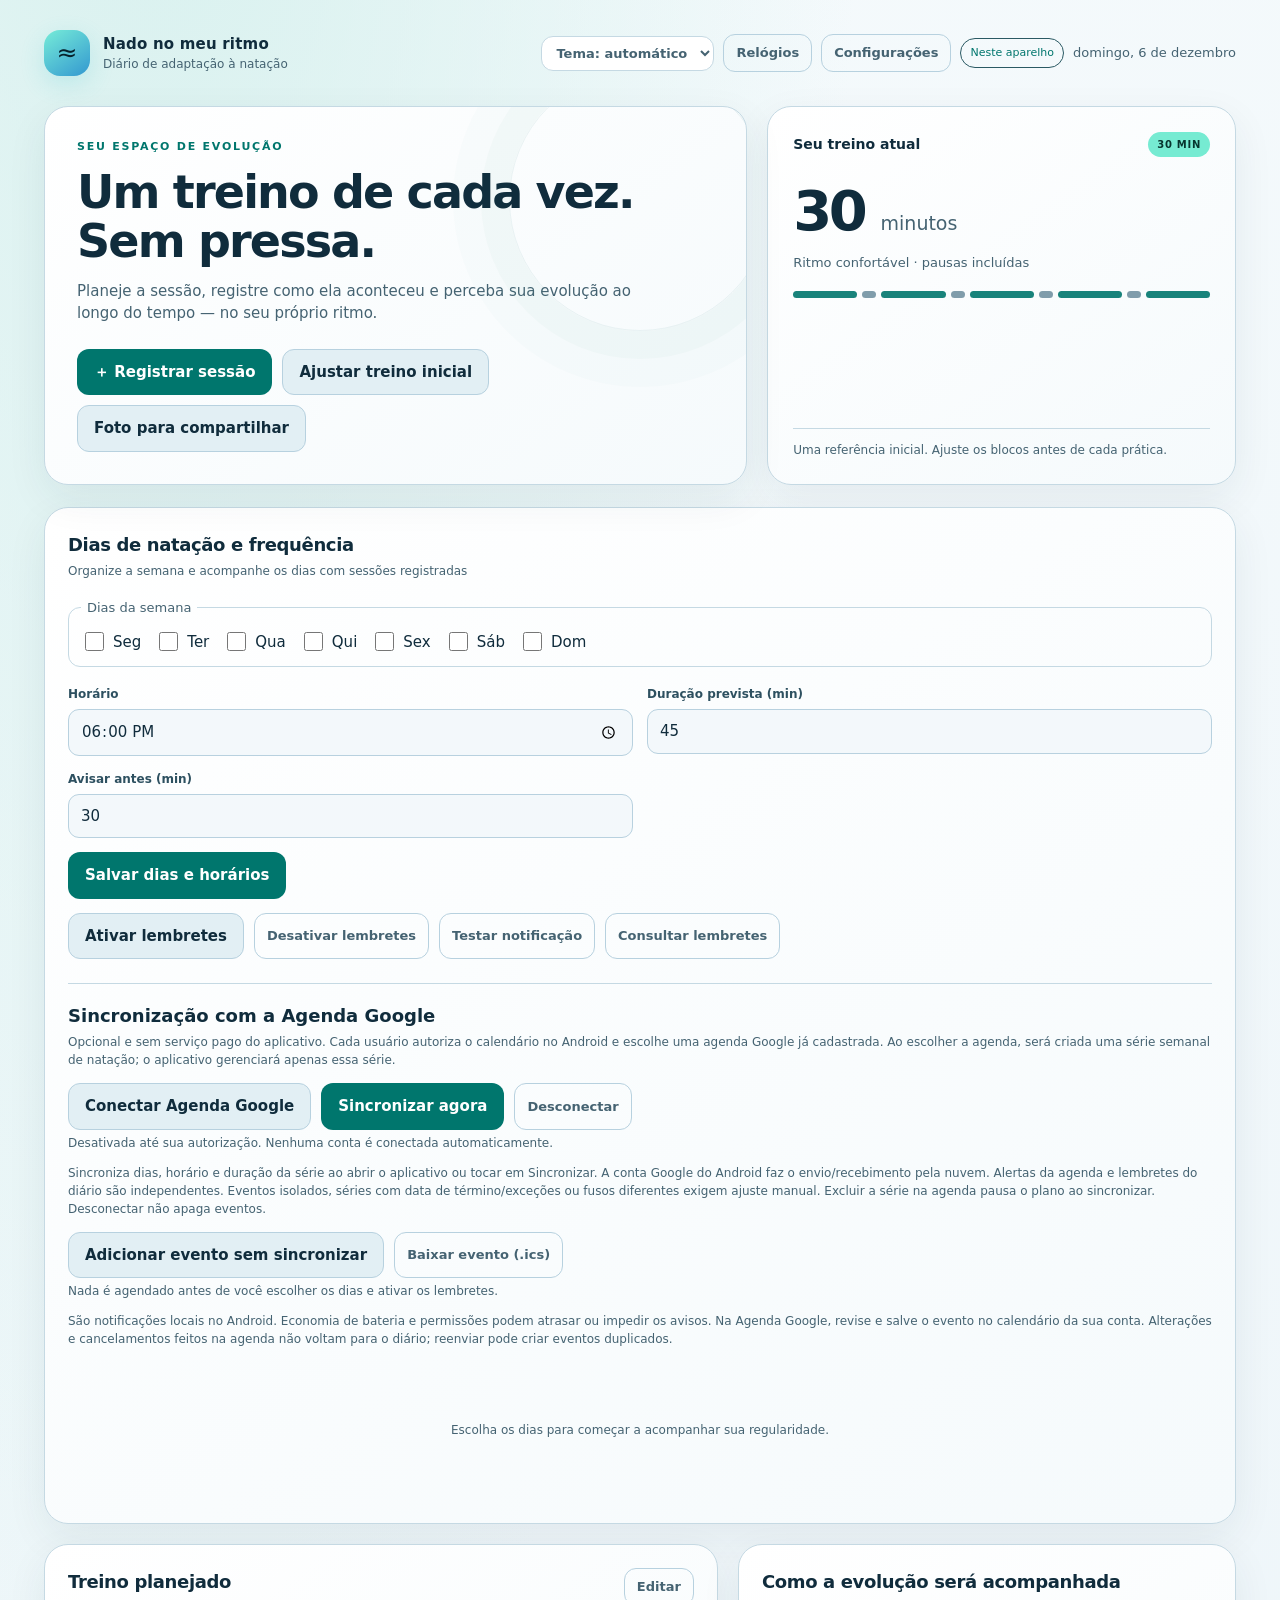
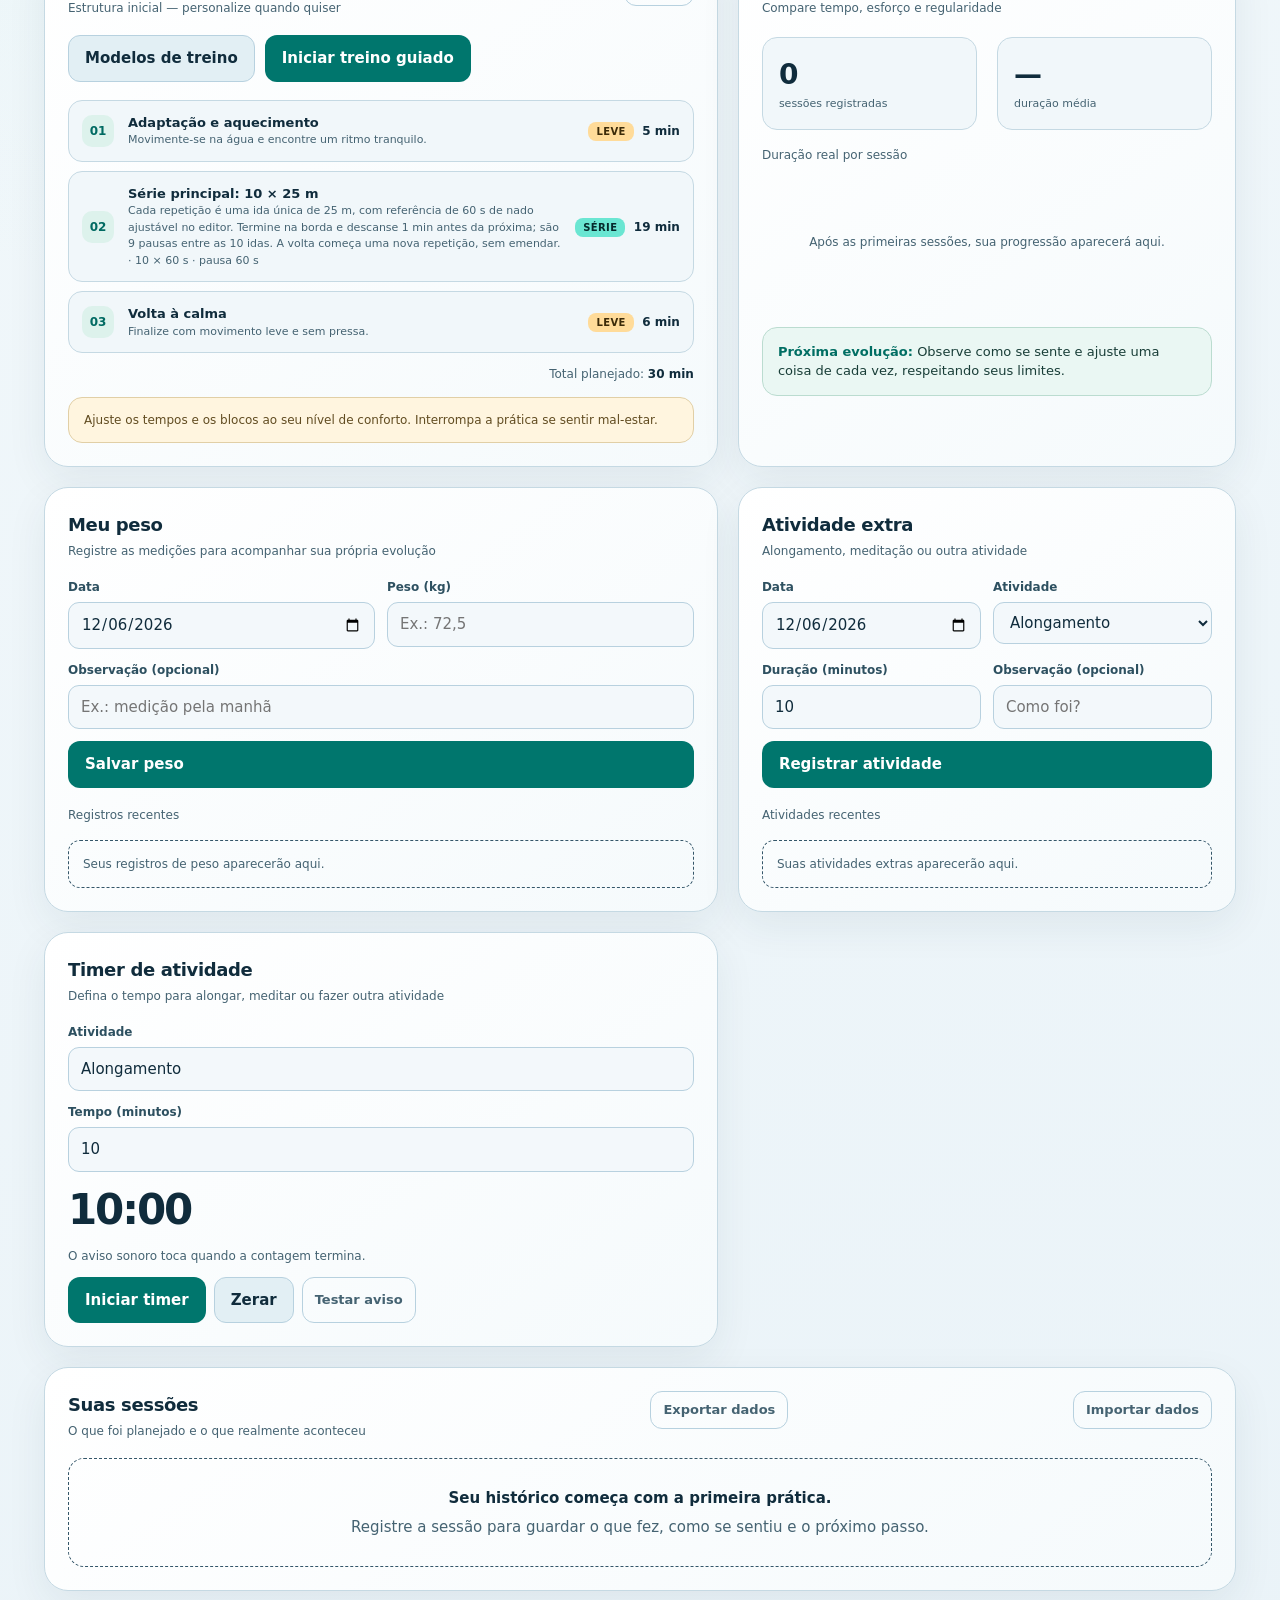
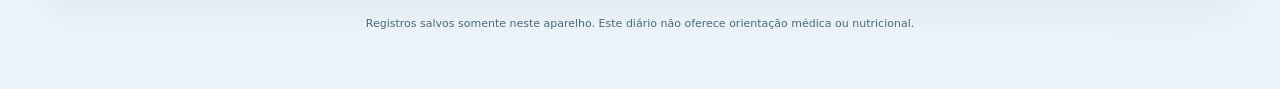
==== commit e6b6deae: "Adiciona temas e composição local de fotos com logo para salvar e compartilhar" ====
--- a/android/app/src/main/assets/www/index.html
+++ b/android/app/src/main/assets/www/index.html
@@ -1,7 +1,7 @@
 <!DOCTYPE html>
 <html lang="pt-BR">
  <head>
-  <meta content="default-src 'none'; script-src 'self'; style-src 'self' 'unsafe-inline'; img-src 'self' data:; connect-src 'none'; media-src 'self' blob: data:; object-src 'none'; base-uri 'none'; form-action 'none'; frame-src 'none'" http-equiv="Content-Security-Policy"/>
+  <meta content="default-src 'none'; script-src 'self'; style-src 'self' 'unsafe-inline'; img-src 'self' data: blob:; connect-src 'none'; media-src 'self' blob: data:; object-src 'none'; base-uri 'none'; form-action 'none'; frame-src 'none'" http-equiv="Content-Security-Policy"/>
   <meta charset="utf-8"/>
   <meta content="width=device-width,initial-scale=1" name="viewport"/>
   <meta content="#071b2a" name="theme-color"/>
@@ -14,6 +14,7 @@
   <title>
    Nado no meu ritmo
   </title>
+  <script src="appearance.js"></script>
   <link href="styles.css" rel="stylesheet"/>
   <script src="settings.js">
   </script>
@@ -451,5 +452,6 @@
   <script src="health-connect.js"></script>
   <script src="training-planner.js"></script>
   <script src="calendar-sync.js"></script>
+  <script src="photo-studio.js"></script>
  </body>
 </html>
--- a/android/app/src/main/assets/www/styles.css
+++ b/android/app/src/main/assets/www/styles.css
@@ -12,3 +12,28 @@
 .training-days{border:1px solid var(--line);border-radius:12px;margin:0 0 18px;padding:12px;display:flex;gap:14px;flex-wrap:wrap}.training-days legend{color:var(--muted);font-size:13px;padding:0 6px}.training-days label{display:flex;align-items:center;gap:6px}.training-days input{width:19px;height:19px;accent-color:var(--aqua)}.training-actions{margin-top:14px}.training-week{display:grid;gap:8px;margin-top:16px}.training-week .wellness-row{flex-wrap:wrap}.training-card .progress{margin-top:18px}.training-card input{min-width:0}
 
 .calendar-sync-box{margin-top:24px;border-top:1px solid var(--line);padding-top:18px}.calendar-sync-box h3{margin:0;font-size:18px}.calendar-sync-box p{overflow-wrap:anywhere}.calendar-sync-box .actions{margin-top:14px}
+
+/* Appearance choices are independent from the exported photo frame. */
+html[data-theme="dark"]{color-scheme:dark}html[data-theme="light"]{color-scheme:light;--bg:#f1f7fa;--panel:#fff;--panel2:#e7f1f6;--line:#c5d9e3;--text:#102c3c;--muted:#456372;--aqua:#00766d;--blue:#195f9e;--gold:#805408;--red:#ad2c2c;--shadow:0 14px 42px #183b4a12}
+.appearance-control select{font:inherit;font-size:13px;font-weight:700;color:var(--muted);background:var(--panel);border:1px solid var(--line);border-radius:12px;padding:8px 10px;max-width:100%}.top-actions{flex-wrap:wrap;max-width:100%}.topbar{flex-wrap:wrap}
+html[data-theme="light"] body{background:radial-gradient(ellipse at 12% -15%,#d5f0ed 0,transparent 45%),linear-gradient(160deg,#f5fafc,#eaf3f8)}
+html[data-theme="light"] :is(.hero-main,.hero-side,.card){background:linear-gradient(145deg,#fff,#f5fafc);border-color:var(--line)}
+html[data-theme="light"] .hero-main:after{border-color:#00766d12;box-shadow:0 0 0 28px #00766d06,0 0 0 56px #00766d04}
+html[data-theme="light"] .btn-primary{color:#fff;background:#00766d}
+html[data-theme="light"] .btn-secondary{background:#e2eff4;border-color:#b7d1df;color:var(--text)}
+html[data-theme="light"] .btn-quiet{border-color:#b7d1df;color:var(--muted)}
+html[data-theme="light"] :is(.step,.metric,.session-row,.wellness-row){background:#f1f7fa;border-color:var(--line)}
+html[data-theme="light"] .step-num{background:#ddf2ec;color:#006a62}
+html[data-theme="light"] .rest-chip{background:#d6e6ee;color:#18394b}
+html[data-theme="light"] .food-note{background:#fff5df;border-color:#e1cfa6;color:#614c21}html[data-theme="light"] .food-note b{color:#65470e}
+html[data-theme="light"] .tag{background:#e0edf4;color:#274d60}
+html[data-theme="light"] .plan-next{background:#eaf7f3;border-color:#bbdcd0;color:#193e38}
+html[data-theme="light"] .plan-next b{color:#006e63}
+html[data-theme="light"] .modal{background:var(--panel);border-color:var(--line)}
+html[data-theme="light"] .field label{color:#2d5060}
+html[data-theme="light"] :is(.field input,.field select,.field textarea,.block-line input,.block-line select){background:#f3f8fb;border-color:#b8d1df;color:var(--text)}
+html[data-theme="light"] .block-line button{background:#e2eef4;color:#31596d}
+html[data-theme="light"] :is(.side-foot,.actual-title,.block-editor){border-color:var(--line)}
+html[data-theme="light"] .chart polyline{stroke:#00766d}html[data-theme="light"] .chart circle{fill:#00766d}
+html[data-theme="light"] :is(.chart-labels,.disclaimer,.delete){color:#4c6a7a}
+.photo-dialog{width:min(760px,calc(100% - 24px));max-height:92vh;overflow:auto;background:var(--panel);color:var(--text);border:1px solid var(--line);border-radius:22px;padding:24px}.photo-dialog::backdrop{background:#03111ccc}.photo-dialog .modal-head{gap:12px}.photo-dialog h2{margin:0;font-size:22px}.photo-controls{display:grid;grid-template-columns:1fr 1fr;gap:14px;margin:18px 0}.photo-controls input[type="file"]{font-size:13px;min-width:0}.photo-controls .field{min-width:0}.photo-preview{display:flex;justify-content:center;background:var(--bg);padding:12px;border:1px solid var(--line);border-radius:16px;margin-bottom:18px}.photo-preview canvas{display:block;max-width:100%;width:auto;max-height:55vh;height:auto;object-fit:contain;border-radius:10px}.photo-dialog input,.photo-dialog select{min-width:0}.photo-dialog p{overflow-wrap:anywhere}@media(max-width:480px){.photo-dialog{padding:18px}.photo-controls{grid-template-columns:1fr}.photo-dialog h2{font-size:20px}}
